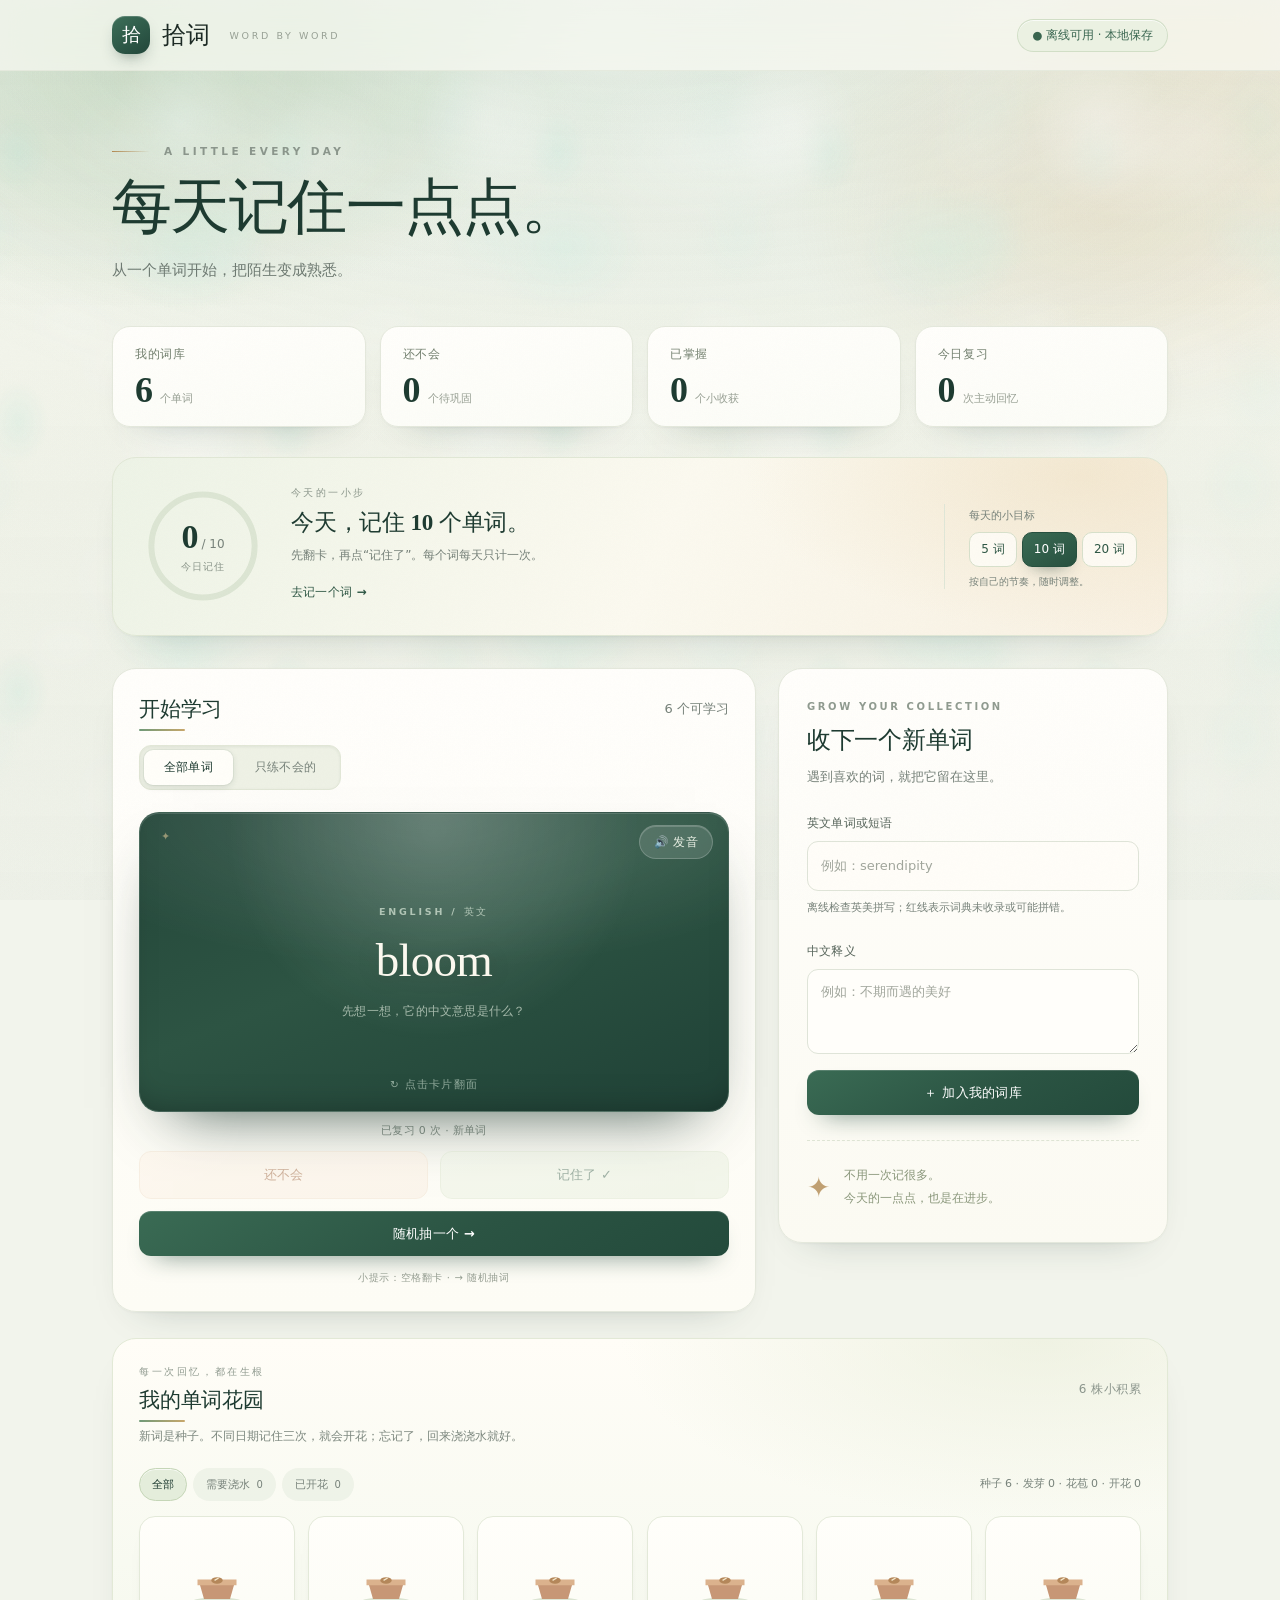
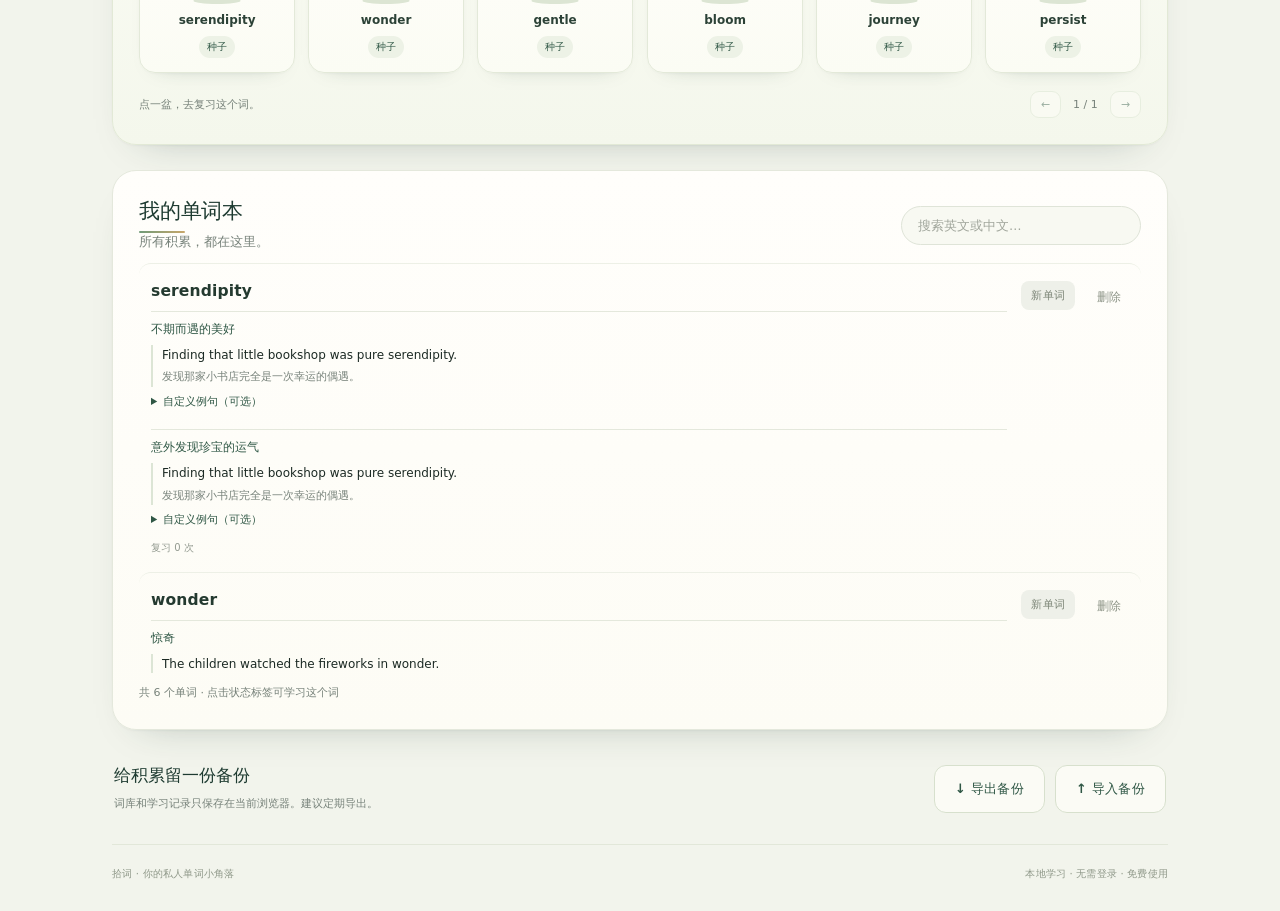
==== index.html @ 23faa404 "主页面重命名为 index.html 以支持 GitHub Pages，保留旧名跳转兼容；移除无关脚本" ====
<!doctype html>
<html lang="zh-CN">
<head>
  <meta charset="UTF-8">
  <meta name="viewport" content="width=device-width, initial-scale=1">
  <meta name="color-scheme" content="light">
  <title>拾词 · 每天记住一点点</title>
  <link rel="stylesheet" href="vocab.css">
  <script src="vocab-spell/typo-js/typo.js" defer></script>
  <script src="vocab-spell/dictionaries.js" defer></script>
  <script src="vocab-spell.js" defer></script>
  <script src="vocab-meanings/dictionary.js" defer></script>
  <script src="vocab-meanings/phrases.js" defer></script>
  <script src="vocab-meanings/phrase-supplements.js" defer></script>
  <script src="vocab-examples-data.js" defer></script>
  <script src="vocab-examples-extra.js" defer></script>
  <script src="vocab-examples.js" defer></script>
  <script src="vocab-study-examples.js" defer></script>
  <script src="vocab-meanings.js" defer></script>
  <script src="vocab-speech.js" defer></script>
  <script src="vocab-motivation.js" defer></script>
  <script src="vocab.js" defer></script>
</head>
<body>
  <header class="topbar"><div class="topbar-inner"><a class="brand" href="index.html"><span class="brand-icon">拾</span>拾词 <small>WORD BY WORD</small></a><span class="local-badge">● 离线可用 · 本地保存</span></div></header>
  <main>
    <section class="intro"><p class="eyebrow">A LITTLE EVERY DAY</p><h1>每天记住一点点。</h1><p>从一个单词开始，把陌生变成熟悉。</p></section>
    <div id="storage-warning" class="warning" role="alert" hidden></div>
    <section class="stats" aria-label="学习概况">
      <div><span>我的词库</span><strong id="total">0</strong><small>个单词</small></div>
      <div><span>还不会</span><strong id="difficult-total">0</strong><small>个待巩固</small></div>
      <div><span>已掌握</span><strong id="known-total">0</strong><small>个小收获</small></div>
      <div><span>今日复习</span><strong id="today-total">0</strong><small>次主动回忆</small></div>
    </section>
    <section id="daily-goal" class="daily-goal" aria-labelledby="goal-title">
      <div id="goal-ring" class="goal-ring" role="progressbar" aria-label="每日单词目标" aria-valuemin="0" aria-valuemax="10" aria-valuenow="0">
        <svg viewBox="0 0 100 100" aria-hidden="true"><circle class="goal-track" cx="50" cy="50" r="43"/><circle id="goal-arc" class="goal-arc" cx="50" cy="50" r="43"/></svg>
        <div class="goal-ring-text"><strong id="goal-done">0</strong><span id="goal-target">/ 10</span><small>今日记住</small></div>
      </div>
      <div class="goal-story"><p class="eyebrow" id="goal-title">今天的一小步</p><h2 id="goal-copy">今天，记住 10 个单词。</h2><p id="goal-detail">先翻卡，再点“记住了”。每个词每天只计一次。</p><p id="goal-complete" class="goal-complete" hidden>✦ 目标完成，可以继续巩固，也可以明天再来。</p><button type="button" id="goal-start" class="goal-start">去记一个词 →</button></div>
      <div class="goal-settings"><span>每天的小目标</span><div class="goal-options" role="group" aria-label="选择每日目标"><button type="button" data-daily-goal="5" aria-pressed="false">5 词</button><button type="button" data-daily-goal="10" aria-pressed="true">10 词</button><button type="button" data-daily-goal="20" aria-pressed="false">20 词</button></div><small>按自己的节奏，随时调整。</small></div>
      <div class="goal-petals" aria-hidden="true"><i>✦</i><i>✦</i><i>●</i><i>✦</i><i>●</i><i>✦</i></div>
      <span id="goal-announcement" class="sr-only" role="status" aria-live="polite"></span>
    </section>
    <div class="workspace">
      <section class="panel study" aria-labelledby="study-title">
        <div class="section-heading"><h2 id="study-title">开始学习</h2><span id="pool-count" class="muted"></span></div>
        <div class="segmented" aria-label="学习范围"><button type="button" id="mode-all" aria-pressed="true">全部单词</button><button type="button" id="mode-difficult" aria-pressed="false">只练不会的</button></div>
        <div class="flashcard-wrap">
        <button type="button" id="flashcard" class="flashcard" aria-label="翻开卡片查看中文释义" aria-pressed="false">
          <span id="card-label" class="eyebrow">ENGLISH / 英文</span><strong id="card-text">准备好了吗？</strong><span id="card-hint">添加单词，开始你的学习</span><span class="flip-hint">↻ 点击卡片翻面</span>
        </button>
        <button type="button" id="pronounce" class="pronounce" aria-label="朗读英文单词" title="朗读英文单词" disabled><span aria-hidden="true">🔊</span> <span id="pronounce-label">发音</span></button>
        </div>
        <p id="speech-status" class="speech-status" role="status" aria-live="polite" hidden></p>
        <p id="card-record" class="card-record">先回忆，再翻面，记忆更牢固。</p>
        <section id="study-examples" class="study-examples" aria-labelledby="study-examples-title" hidden>
          <div class="study-examples-heading"><h3 id="study-examples-title">例句</h3><span id="study-examples-word"></span></div>
          <p id="study-examples-status" class="study-examples-status" role="status" aria-live="polite"></p>
          <div id="study-examples-list" class="study-examples-list"></div>
        </section>
        <div class="grade-buttons"><button type="button" id="forgot" class="button soft-orange">还不会</button><button type="button" id="remembered" class="button soft-green">记住了 ✓</button></div>
        <button type="button" id="next" class="button primary wide">随机抽一个 →</button>
        <p class="shortcut">小提示：空格翻卡 · → 随机抽词</p>
      </section>
      <aside class="panel add-panel" aria-labelledby="add-title"><p class="eyebrow">GROW YOUR COLLECTION</p><h2 id="add-title">收下一个新单词</h2><p class="muted">遇到喜欢的词，就把它留在这里。</p>
        <form id="add-form">
          <label for="word">英文单词或短语</label>
          <div class="spell-input-wrap">
            <div id="word-mirror" class="word-mirror" aria-hidden="true"><div id="word-mirror-text"></div></div>
            <input id="word" name="word" lang="en" placeholder="例如：serendipity" maxlength="100" required autocomplete="off" spellcheck="false" autocapitalize="off" aria-describedby="spell-status">
          </div>
          <p id="spell-status" class="spell-status" role="status" aria-live="polite">正在准备离线拼写检查…</p>
          <div id="spell-suggestions" class="spell-suggestions"></div>
          <section id="meaning-reference" class="meaning-reference" aria-labelledby="meaning-reference-title" hidden>
            <h3 id="meaning-reference-title">常见中文意思</h3>
            <p id="meaning-query-status" class="meaning-query-status" role="status" aria-live="polite"></p>
            <fieldset id="meaning-options" class="meaning-options"><legend class="sr-only">选择要加入或复制的释义，可多选</legend></fieldset>
            <div id="meaning-actions" class="meaning-actions" hidden>
              <button id="meaning-insert" type="button">加入已选释义</button>
              <button id="meaning-copy-selected" type="button">复制已选</button>
              <button id="meaning-copy-all" type="button">复制全部</button>
            </div>
            <p id="meaning-feedback" class="meaning-feedback" role="status" aria-live="polite"></p>
            <textarea id="meaning-copy-fallback" aria-label="待复制的释义，可选中文字手动复制" readonly rows="3" hidden></textarea>
            <small>本地词典参考 · 可多选，也可在下方写自己的意思。</small>
          </section>
          <label for="meaning">中文释义</label><textarea id="meaning" name="meaning" placeholder="例如：不期而遇的美好" maxlength="500" required rows="3"></textarea>
          <div id="draft-examples" class="draft-examples" hidden></div>
          <button class="button primary wide" type="submit">＋ 加入我的词库</button>
        </form>
        <div class="gentle-note"><span>✦</span><p>不用一次记很多。<br>今天的一点点，也是在进步。</p></div>
      </aside>
    </div>
    <section id="word-garden" class="panel word-garden" aria-labelledby="garden-title">
      <div class="section-heading"><div><p class="eyebrow">每一次回忆，都在生根</p><h2 id="garden-title">我的单词花园</h2></div><span id="garden-total" class="garden-total"></span></div>
      <p class="garden-intro">新词是种子。不同日期记住三次，就会开花；忘记了，回来浇浇水就好。</p>
      <div class="garden-toolbar"><div class="garden-filters" role="group" aria-label="花园筛选"><button type="button" data-garden-filter="all" aria-pressed="true">全部</button><button type="button" data-garden-filter="water" aria-pressed="false">需要浇水 <span id="garden-water-count">0</span></button><button type="button" data-garden-filter="bloom" aria-pressed="false">已开花 <span id="garden-bloom-count">0</span></button></div><p id="garden-counts"></p></div>
      <div id="garden-grid" class="garden-grid"></div>
      <div class="garden-footer"><span>点一盆，去复习这个词。</span><div class="garden-paging"><button id="garden-prev" type="button" aria-label="花园上一页">←</button><span id="garden-page">1 / 1</span><button id="garden-next" type="button" aria-label="花园下一页">→</button></div></div>
    </section>
    <section class="panel library" aria-labelledby="library-title"><div class="section-heading library-heading"><div><h2 id="library-title">我的单词本</h2><p class="muted">所有积累，都在这里。</p></div><label class="search"><span class="sr-only">搜索英文或中文</span><input type="search" id="search" placeholder="搜索英文或中文…"></label></div><div id="word-list" class="word-list"></div><p id="list-count" class="muted list-count"></p></section>
    <section class="backup"><div><h2>给积累留一份备份</h2><p>词库和学习记录只保存在当前浏览器。建议定期导出。</p></div><div class="backup-actions"><button id="export" type="button" class="button outline">↓ 导出备份</button><button id="import" type="button" class="button outline">↑ 导入备份</button><input id="import-file" type="file" accept=".json,application/json" hidden></div></section>
    <footer>拾词 · 你的私人单词小角落 <span>本地学习 · 无需登录 · 免费使用</span></footer>
  </main>
  <div id="toast" class="toast" role="status" aria-live="polite" hidden></div>
  <dialog id="import-dialog"><h2>恢复这份备份？</h2><p id="import-summary"></p><p class="muted">恢复会替换当前词库和学习记录。建议先取消并导出当前备份。</p><div class="dialog-actions"><button id="cancel-import" class="button outline" type="button">取消</button><button id="confirm-import" class="button primary" type="button">确认恢复</button></div></dialog>
</body>
</html>
---- vocab.css ----
:root{--ink:#223c35;--muted:#75817a;--green:#36654f;--line:#e3e8df;--paper:#fffefa;--bg:#f6f7f1;--orange:#a96438;font-family:"Segoe UI","Microsoft YaHei",sans-serif;color:var(--ink);background:var(--bg);font-synthesis:none}*{box-sizing:border-box}body{margin:0}button,input,textarea{font:inherit}button,a,input,textarea{-webkit-tap-highlight-color:transparent}button{cursor:pointer}button:disabled{cursor:default;opacity:.45}button:focus-visible,a:focus-visible,input:focus-visible,textarea:focus-visible{outline:3px solid #91b69e;outline-offset:4px}a{color:inherit}.topbar{max-width:1120px;margin:auto;padding:24px 28px;display:flex;justify-content:space-between;align-items:center;border-bottom:1px solid var(--line)}.brand{text-decoration:none;font-size:23px;font-weight:700;display:flex;gap:10px;align-items:center}.brand-icon{display:grid;place-items:center;background:var(--green);color:white;width:36px;height:36px;border-radius:12px;font-size:20px}.brand small{font-size:10px;letter-spacing:2px;font-weight:500;color:var(--muted);margin-left:8px}.local-badge{font-size:12px;color:var(--green);background:#eaf0e5;padding:8px 12px;border-radius:20px}main{max-width:1064px;margin:auto;padding:0 28px}.intro{padding:44px 0 30px}.eyebrow{font-size:10px;font-weight:600;letter-spacing:2px;color:var(--muted);margin:0 0 12px}h1{font-size:36px;letter-spacing:-1px;margin:0 0 12px;font-weight:650}h2{font-size:18px;margin:0;font-weight:650}.intro>p:last-child,.muted{color:var(--muted);font-size:13px;line-height:1.7}.intro>p:last-child{margin:0}.stats{display:grid;grid-template-columns:repeat(4,1fr);background:#edf1e7;border:1px solid #e3e9db;border-radius:16px;padding:22px 0;margin-bottom:28px}.stats>div{padding:0 26px;border-right:1px solid #dce3d4}.stats>div:last-child{border:0}.stats span{display:block;font-size:12px;color:#657562;margin-bottom:7px}.stats strong{font-size:30px;font-weight:550}.stats small{font-size:11px;color:var(--muted);margin-left:9px}.workspace{display:grid;grid-template-columns:minmax(0,1.65fr) minmax(0,1fr);gap:24px}.panel{background:var(--paper);border:1px solid var(--line);border-radius:18px;padding:26px}.section-heading{display:flex;justify-content:space-between;align-items:center;gap:16px}.segmented{display:flex;background:#f1f3ed;padding:4px;border-radius:10px;width:max-content;margin:20px 0}.segmented button{border:0;background:none;color:var(--muted);border-radius:7px;padding:9px 19px;font-size:12px}.segmented button[aria-pressed=true]{background:white;color:var(--green);box-shadow:0 2px 5px #253a2410}.flashcard{position:relative;width:100%;min-height:248px;padding:30px 20px 48px;border:1px solid #dfe6d8;background:#f5f7ef;border-radius:14px;color:var(--ink);display:flex;flex-direction:column;align-items:center;justify-content:center;gap:12px;transition:background .2s,transform .2s;overflow-wrap:anywhere}.flashcard:hover{transform:translateY(-2px)}.flashcard[aria-pressed=true]{background:#edf3e9}.flashcard .eyebrow{margin:0;color:#88967f;font-size:10px}.flashcard strong{font-size:clamp(24px,3.4vw,38px);font-weight:550;white-space:pre-wrap;line-height:1.4;max-width:100%}#card-hint{font-size:12px;color:#87927f}.flip-hint{position:absolute;bottom:19px;font-size:11px;color:#8c9685}.card-record{text-align:center;font-size:11px;color:var(--muted);min-height:17px}.grade-buttons{display:flex;gap:12px;margin-top:21px}.button{border:0;border-radius:9px;padding:12px 18px;font-size:13px;font-weight:550;transition:filter .15s;line-height:1.5}.button:hover{filter:brightness(.96)}.grade-buttons .button{flex:1}.primary{background:var(--green);color:white}.soft-orange{background:#fbefe4;color:var(--orange)}.soft-green{background:#e9f0e5;color:var(--green)}.wide{width:100%;margin-top:12px}.shortcut{text-align:center;font-size:10px;color:#92998d;margin:15px 0 0}.add-panel{padding:30px 26px}.add-panel h2{font-size:21px}.add-panel>.muted{margin:10px 0 27px}label{display:block;font-size:12px;margin:18px 0 9px}input,textarea{width:100%;border:1px solid #dfe4da;border-radius:9px;background:#fffefa;padding:12px;color:var(--ink);font-size:13px;min-width:0}input::placeholder,textarea::placeholder{color:#a1a69c}textarea{resize:vertical;min-height:85px}.gentle-note{display:flex;align-items:center;gap:14px;padding-top:23px;margin-top:25px;border-top:1px dashed var(--line);color:#8a977b}.gentle-note span{font-size:28px}.gentle-note p{font-size:12px;line-height:1.9;margin:0}.library{margin-top:24px}.library-heading .muted{margin:6px 0 0}.search{margin:0;width:240px}.word-list{margin-top:18px;max-height:410px;overflow:auto}.word-row{display:flex;align-items:center;gap:14px;padding:17px 0;border-top:1px solid #edf0e7}.word-info{flex:1;min-width:0}.word-info strong{font-size:15px;font-weight:600;overflow-wrap:anywhere}.word-info p{margin:5px 0 0;font-size:12px;color:var(--muted);white-space:pre-wrap;overflow-wrap:anywhere}.word-info small{display:block;font-size:10px;color:#939a90;margin-top:5px}.tag{font-size:11px;white-space:nowrap;border:0;border-radius:6px;padding:7px 10px;background:#eef0e9;color:#7c8577}.tag.difficult{color:var(--orange);background:#fbefe4}.tag.known{color:var(--green);background:#e9f0e5}.delete{border:0;background:none;color:#8e9588;font-size:12px;padding:8px}.empty{padding:36px 10px;text-align:center;color:var(--muted);font-size:13px;line-height:1.9}.list-count{font-size:11px;margin-bottom:0}.backup{display:flex;justify-content:space-between;align-items:center;gap:20px;padding:30px 0}.backup h2{font-size:14px}.backup p{font-size:11px;color:var(--muted);line-height:1.8;margin:7px 0 0}.backup-actions{display:flex;gap:10px;flex-shrink:0}.outline{border:1px solid #d9e0d2;background:transparent;color:var(--green);font-size:12px}footer{display:flex;justify-content:space-between;gap:12px;font-size:10px;color:#8f9889;border-top:1px solid var(--line);padding:22px 0 30px}.toast{position:fixed;bottom:25px;left:50%;transform:translateX(-50%);background:#243e34;color:white;border-radius:12px;padding:14px 22px;box-shadow:0 5px 25px #0002;font-size:13px;z-index:10;max-width:90vw;width:max-content}.warning{padding:15px;background:#fff0d8;color:#8f4b18;line-height:1.7;border-radius:10px;margin-bottom:20px;font-size:13px}dialog{border:1px solid var(--line);border-radius:16px;max-width:450px;width:calc(100% - 40px);padding:26px;color:var(--ink);background:var(--paper)}dialog::backdrop{background:#20372b66}dialog p{line-height:1.8;font-size:14px}.dialog-actions{display:flex;gap:12px;justify-content:flex-end;margin-top:24px}.sr-only{position:absolute;width:1px;height:1px;padding:0;overflow:hidden;clip:rect(0,0,0,0)}[hidden]{display:none!important}@media(max-width:700px){.topbar{padding:18px 20px}.brand small{display:none}main{padding:0 18px}.intro{padding:32px 0 25px}h1{font-size:29px}.stats{padding:17px 0;gap:20px 0;grid-template-columns:repeat(2,1fr)}.stats>div{padding:0 20px}.stats>div:nth-child(2){border-right:0}.stats strong{font-size:28px}.workspace{grid-template-columns:1fr;gap:18px}.panel{padding:22px}.flashcard{min-height:240px}.flashcard strong{font-size:30px}.library{margin-top:18px}.library-heading{align-items:flex-start;flex-direction:column}.search{width:100%}.backup{align-items:flex-start;flex-direction:column;padding:26px 2px}.backup-actions{width:100%}.backup-actions button{flex:1}footer{flex-direction:column}.word-row{gap:8px}.local-badge{font-size:10px}.word-info strong{font-size:14px}}@media(prefers-reduced-motion:reduce){*{transition:none!important}}
:root .spell-input-wrap{position:relative;background:var(--paper);border-radius:9px}
.spell-input-wrap #word{position:relative;display:block;background:transparent;line-height:22px}
.word-mirror{position:absolute;inset:0;overflow:hidden;pointer-events:none;border:1px solid transparent;border-radius:9px;padding:12px;font-size:13px;line-height:22px;color:transparent;white-space:pre}
#word-mirror-text{width:max-content;min-width:100%}
.spell-error{text-decoration-line:underline;text-decoration-style:wavy;text-decoration-color:#d12f40;text-decoration-thickness:1.5px;text-underline-offset:3px;text-decoration-skip-ink:none}
.spell-status{font-size:11px;line-height:1.7;color:var(--muted);margin:8px 0 0}
.spell-status.has-errors{color:#ac2938}
.spell-suggestions{display:grid;gap:6px;margin-top:7px}
.spell-suggestion-row{display:flex;gap:5px;flex-wrap:wrap;align-items:center;font-size:11px;color:var(--muted)}
.spell-suggestion-row button{border:1px solid #e7cdd0;background:#fff6f6;color:#a42b3a;border-radius:6px;padding:4px 7px;font-size:11px;overflow-wrap:anywhere;max-width:100%}
.meaning-reference{background:#f2f6ee;border:1px solid #dfe7d7;border-radius:10px;padding:13px;margin-top:15px}
.meaning-reference h3{font-size:13px;margin:0;font-weight:600}
.meaning-query-status,.meaning-feedback{font-size:11px;line-height:1.7;margin:7px 0;color:var(--green);overflow-wrap:anywhere}
.meaning-feedback:empty{display:none}
.meaning-options{padding:0;margin:10px 0;border:0;display:flex;gap:7px;flex-wrap:wrap;max-height:220px;overflow:auto;min-width:0}
.meaning-option{display:flex;align-items:baseline;gap:5px;margin:0;padding:6px 8px;background:var(--paper);border:1px solid #dce5d5;border-radius:7px;font-size:12px;cursor:pointer;max-width:100%;overflow-wrap:anywhere}
.meaning-option:has(input:checked){background:#dfeeda;border-color:#799c6c;color:#244d30}
.meaning-option input{width:13px;height:13px;flex-shrink:0;margin:0;padding:0;accent-color:var(--green)}
.meaning-actions{display:flex;gap:6px;flex-wrap:wrap;margin:10px 0}
.meaning-actions button{font-size:11px;border:1px solid #cddbc4;border-radius:6px;background:var(--paper);color:var(--green);padding:6px 8px}
.meaning-actions #meaning-insert{background:var(--green);border-color:var(--green);color:white}
.meaning-reference small{font-size:10px;line-height:1.7;color:var(--muted);display:block}
#meaning-copy-fallback{font-size:12px;margin:7px 0}
.meaning-options{display:grid;grid-template-columns:1fr;max-height:390px;gap:10px}
.meaning-sense-card{border:1px solid #dce5d5;border-radius:8px;background:var(--paper);padding:9px;min-width:0}
.meaning-sense-card .meaning-option{border:0;background:transparent;padding:0;font-weight:600}
.sense-example{border-left:2px solid #dce5d5;padding-left:9px;margin-top:7px;min-width:0}
.sense-example p,.word-info .sense-example p{font-size:12px;line-height:1.7;margin:3px 0;overflow-wrap:anywhere;white-space:pre-wrap}
.sense-example .example-en,.word-info .sense-example .example-en{color:var(--ink)}
.sense-example .example-zh,.word-info .sense-example .example-zh{color:var(--muted);font-size:11px}
.sense-example .example-missing{color:var(--muted);font-size:11px}
.sense-group{margin-top:11px;padding:9px 0;border-top:1px solid var(--line)}
.sense-group .sense-title,.word-info .sense-group .sense-title{font-weight:600;color:var(--green);font-size:12px;margin:0}
.draft-examples{margin-top:14px;background:#f5f7ef;border:1px solid var(--line);border-radius:10px;padding:12px}
.draft-examples h3{font-size:13px;margin:0}
.draft-examples-note{font-size:11px;line-height:1.7;color:var(--muted);margin:6px 0}
.example-editor{font-size:11px;margin-top:7px}
.example-editor summary{cursor:pointer;color:var(--green)}
.example-editor label{margin:9px 0;font-size:11px}
.example-editor textarea{font-size:12px;line-height:1.6;min-height:60px;margin-top:5px}
.example-save{font-size:11px;border:1px solid #cddbc4;border-radius:6px;background:var(--paper);color:var(--green);padding:6px 9px}
.example-feedback{font-size:11px;color:var(--orange);line-height:1.6}
.sense-example .example-note,.word-info .sense-example .example-note{font-size:11px;color:var(--orange)}
.workspace{align-items:start}
.study-examples{margin:22px 0 26px;padding:18px;background:#f8faf4;border:1px solid #dfe6d8;border-radius:12px;min-height:150px}
.study-examples-heading{display:flex;align-items:baseline;justify-content:space-between;gap:12px}
.study-examples h3{font-size:15px;margin:0}
#study-examples-word{font-size:12px;color:var(--green);overflow-wrap:anywhere}
.study-examples-status{font-size:11px;color:var(--muted);line-height:1.7;margin:8px 0 12px}
.study-examples-list{max-height:380px;overflow:auto;overscroll-behavior:contain}
.study-example-item+.study-example-item{border-top:1px solid var(--line);padding-top:12px;margin-top:14px}
.study-example-sense{font-size:12px;font-weight:600;color:var(--green);margin:0 0 6px;line-height:1.7}
.study-examples .example-en{font-size:14px;line-height:1.8}
.study-examples .example-zh{font-size:12px}
.study-example-source{display:block;color:var(--muted);font-size:10px;margin-top:8px}
.study-examples+.grade-buttons{margin-top:0}
.word-row{align-items:flex-start}
.flashcard-wrap{position:relative}
.flashcard-wrap .flashcard{padding-top:58px}
.pronounce{position:absolute;right:14px;top:12px;display:flex;align-items:center;gap:5px;border:1px solid #cfddc6;border-radius:18px;background:#fffefa;color:var(--green);padding:7px 12px;font-size:12px;line-height:1.4;z-index:1}
.pronounce:hover{background:#e9f0e5}
.pronounce[aria-busy=true]{background:#e9f0e5}
.speech-status{font-size:11px;color:var(--orange);line-height:1.7;margin:9px 0}
.daily-goal{position:relative;display:flex;align-items:center;gap:24px;padding:25px 28px;margin:-4px 0 28px;background:linear-gradient(110deg,#edf2e7,#fffdf6);border:1px solid #dce5d3;border-radius:18px;overflow:hidden}
.goal-ring{position:relative;width:112px;height:112px;flex:0 0 112px}
.goal-ring svg{width:100%;height:100%;transform:rotate(-90deg)}
.goal-ring circle{fill:none;stroke-width:5}
.goal-track{stroke:#dce5d3}
.goal-arc{stroke:#5d8665;stroke-linecap:round;stroke-dasharray:270.18;stroke-dashoffset:270.18;transition:stroke-dashoffset .6s ease}
.goal-ring-text{position:absolute;inset:0;display:flex;align-items:baseline;justify-content:center;align-content:center;flex-wrap:wrap;column-gap:4px;padding:24px 10px}
.goal-ring-text strong{font-size:30px;line-height:1.1;font-weight:600}
.goal-ring-text>span{font-size:12px;color:var(--muted)}
.goal-ring-text small{width:100%;text-align:center;font-size:10px;color:var(--muted);margin-top:5px}
.goal-ring.is-complete .goal-arc{stroke:#bd9860}
.goal-story{flex:1;min-width:0}.goal-story .eyebrow{margin-bottom:7px;letter-spacing:1px}
.goal-story h2{font-size:21px;font-weight:600}
.goal-story>p:not(.eyebrow){font-size:12px;line-height:1.8;color:var(--muted);margin:7px 0}
.goal-story .goal-complete{color:var(--green)!important}
.goal-start{border:0;background:transparent;color:var(--green);padding:4px 0;font-size:12px;font-weight:600}
.goal-settings{flex-shrink:0;border-left:1px solid #dfe6d7;padding-left:24px}
.goal-settings>span{font-size:11px;color:var(--muted)}
.goal-settings small{font-size:10px;color:var(--muted);display:block;margin-top:8px}
.goal-options{display:flex;gap:5px;margin-top:9px}
.goal-options button{border:1px solid #d6e1cf;border-radius:8px;padding:8px 11px;color:var(--green);background:#fffefa;font-size:12px}
.goal-options button[aria-pressed=true]{background:var(--green);color:white;border-color:var(--green)}
.goal-petals{position:absolute;inset:0;pointer-events:none;overflow:hidden}
.goal-petals i{position:absolute;right:12%;top:65%;color:#b79552;font-style:normal;opacity:0;font-size:15px}
.goal-petals i:nth-child(2){right:20%;color:#db9aab}.goal-petals i:nth-child(3){right:6%;font-size:8px;color:#7da67b}.goal-petals i:nth-child(4){right:31%;color:#7da67b}.goal-petals i:nth-child(5){right:25%;font-size:9px;color:#db9aab}.goal-petals i:nth-child(6){right:38%}
.is-celebrating .goal-petals i{animation:goal-petal 1.7s ease-out both}.is-celebrating .goal-petals i:nth-child(even){animation-delay:.16s}
@keyframes goal-petal{0%{opacity:0;transform:translateY(15px) rotate(0)}20%{opacity:1}100%{opacity:0;transform:translateY(-95px) rotate(150deg)}}
.word-garden{margin-top:24px;background:linear-gradient(180deg,#fffefa,#f6f8f0)}
.word-garden .eyebrow{letter-spacing:1px;margin-bottom:7px}
.garden-total{font-size:12px;color:var(--muted);white-space:nowrap}
.garden-intro{font-size:12px;color:var(--muted);line-height:1.8;margin:12px 0 20px}
.garden-toolbar{display:flex;align-items:center;justify-content:space-between;gap:15px;flex-wrap:wrap;margin-bottom:15px}
.garden-toolbar>p{font-size:11px;color:var(--muted);margin:0;line-height:1.8}
.garden-filters{display:flex;gap:6px;flex-wrap:wrap}
.garden-filters button{background:#eef2e8;border:1px solid transparent;color:var(--muted);font-size:11px;border-radius:20px;padding:8px 12px}
.garden-filters button[aria-pressed=true]{background:#e4eddb;color:var(--green);border-color:#c5d6b7}
.garden-filters span{font-size:10px;margin-left:3px}
.garden-grid{display:grid;grid-template-columns:repeat(6,minmax(0,1fr));gap:12px}
.garden-tile{position:relative;display:flex;flex-direction:column;align-items:center;min-width:0;padding:13px 8px 14px;border:1px solid #e0e7d8;border-radius:13px;background:#fffefa;color:var(--ink);transition:transform .16s,box-shadow .16s}
.garden-tile:hover{transform:translateY(-3px);box-shadow:0 7px 16px #344d3010}
.garden-tile.needs-water{border-color:#e5cdb0;background:#fffaf2}
.garden-plant{display:block;width:78px;height:78px;max-width:90%}
.garden-plant svg{width:100%;height:100%;display:block}
.garden-plant.is-thirsty{filter:saturate(.6)}
.garden-tile strong{font-size:12px;font-weight:600;line-height:1.5;overflow-wrap:anywhere;text-align:center;max-width:100%;margin:3px 0 7px}
.garden-stage{font-size:10px;color:var(--green);background:#edf2e7;border-radius:20px;padding:4px 8px;margin-top:auto}
.needs-water .garden-stage{background:#f8ead8;color:#976530}
.garden-footer{display:flex;align-items:center;justify-content:space-between;gap:15px;margin-top:18px;font-size:11px;color:var(--muted)}
.garden-paging{display:flex;align-items:center;gap:12px;flex-shrink:0}
.garden-paging button{border:1px solid #d8e2cf;background:var(--paper);border-radius:8px;padding:6px 10px;color:var(--green)}
.garden-empty{grid-column:1/-1;text-align:center;padding:35px 12px;color:var(--muted);font-size:13px;line-height:1.8}
@media(max-width:850px){.daily-goal{gap:18px;padding:23px}.goal-settings{padding-left:18px}.goal-story h2{font-size:18px}.garden-grid{grid-template-columns:repeat(4,minmax(0,1fr))}}
@media(max-width:600px){.daily-goal{flex-wrap:wrap;padding:21px;gap:16px;margin-bottom:20px}.goal-ring{width:94px;height:94px;flex-basis:94px}.goal-ring-text{padding:18px 8px}.goal-story h2{font-size:17px}.goal-story>p:not(.eyebrow){font-size:11px}.goal-settings{width:100%;border-left:0;border-top:1px solid #dfe6d7;padding:14px 0 0;display:flex;align-items:center;gap:12px;flex-wrap:wrap}.goal-options{margin:0}.goal-settings small{margin:0;width:100%}.garden-grid{grid-template-columns:repeat(3,minmax(0,1fr));gap:9px}.garden-tile{padding:10px 5px}.garden-plant{width:66px;height:66px}.garden-total{font-size:10px}.garden-footer{font-size:10px}.garden-intro{font-size:11px}.garden-toolbar>p{font-size:10px}}
@media(prefers-reduced-motion:reduce){.goal-arc,.garden-tile{transition:none}.is-celebrating .goal-petals i{animation:none}}

/* ==========================================================================
   拾词 · 视觉升级层（追加样式）
   只覆盖视觉与动效，不改动任何功能结构；如需回退，删除本节即可。
   ========================================================================== */

:root {
  --ink: #1c2a24;
  --muted: #77827a;
  --green: #2f5745;
  --green-deep: #1e3b31;
  --green-soft: #e8efe2;
  --line: #e4e8dc;
  --line-strong: #d3ddc7;
  --paper: #fffdf8;
  --surface: #fffefb;
  --bg: #f2f4ec;
  --orange: #a96438;
  --gold: #b28a52;
  --gold-soft: #f3ebd9;
  --shadow-card: 0 1px 2px rgba(30, 59, 49, .04), 0 18px 40px -30px rgba(30, 59, 49, .38);
  --shadow-lift: 0 26px 52px -30px rgba(30, 59, 49, .45);
  --font-display: "Iowan Old Style", "Palatino Linotype", Palatino, "Book Antiqua", "Songti SC", "Noto Serif SC", Georgia, serif;
  --font-ui: "Segoe UI Variable Text", "Segoe UI", system-ui, "Microsoft YaHei", sans-serif;
  font-family: var(--font-ui);
  color: var(--ink);
  background: var(--bg);
}

html { scroll-behavior: smooth; scroll-padding-top: 92px; }

body {
  color: var(--ink);
  background:
    radial-gradient(1200px 700px at 8% -12%, #e6efe0 0%, rgba(230, 239, 224, 0) 60%),
    radial-gradient(1000px 620px at 102% 4%, #f8efdd 0%, rgba(248, 239, 221, 0) 58%),
    linear-gradient(180deg, #f4f6ee 0%, #f1f3e9 55%, #f5f6ee 100%);
  background-attachment: fixed;
  min-height: 100vh;
  overflow-x: hidden;
  -webkit-font-smoothing: antialiased;
  text-rendering: optimizeLegibility;
}

/* 缓慢漂移的环境光 */
body::before {
  content: "";
  position: fixed;
  inset: -15%;
  z-index: 0;
  pointer-events: none;
  background:
    radial-gradient(560px 380px at 22% 18%, rgba(157, 186, 144, .30), transparent 62%),
    radial-gradient(520px 360px at 78% 30%, rgba(214, 190, 146, .22), transparent 60%);
  animation: auroraDrift 26s ease-in-out infinite alternate;
}

/* 极细纸纹，让大面积浅色不显得平 */
body::after {
  content: "";
  position: fixed;
  inset: 0;
  z-index: 2;
  pointer-events: none;
  opacity: .035;
  mix-blend-mode: multiply;
  background-image: url("data:image/svg+xml,%3Csvg xmlns='http://www.w3.org/2000/svg' width='140' height='140'%3E%3Cfilter id='n'%3E%3CfeTurbulence type='fractalNoise' baseFrequency='.85' numOctaves='2' stitchTiles='stitch'/%3E%3C/filter%3E%3Crect width='140' height='140' filter='url(%23n)' opacity='.55'/%3E%3C/svg%3E");
}

@keyframes auroraDrift {
  from { transform: translate3d(-2%, -1%, 0) scale(1); }
  to   { transform: translate3d(3%, 2%, 0) scale(1.07); }
}

header, main { position: relative; z-index: 1; }

::selection { background: #cfe0c6; color: var(--green-deep); }

/* 顶栏 */
.topbar {
  position: sticky;
  top: 0;
  z-index: 60;
  max-width: none;
  margin: 0;
  padding: 0;
  border: 0;
  border-bottom: 1px solid rgba(224, 230, 216, .75);
  background: rgba(248, 249, 243, .72);
  -webkit-backdrop-filter: blur(18px) saturate(150%);
  backdrop-filter: blur(18px) saturate(150%);
  transition: background .35s ease, box-shadow .35s ease, border-color .35s ease;
}

.topbar.is-scrolled {
  background: rgba(250, 251, 246, .9);
  border-bottom-color: rgba(214, 222, 205, .9);
  box-shadow: 0 14px 34px -30px rgba(30, 59, 49, .55);
}

.brand-icon { transition: transform .5s cubic-bezier(.2, .8, .25, 1); }
.topbar.is-scrolled .brand-icon { transform: rotate(-8deg) scale(.94); }

.topbar-inner {
  width: 100%;
  max-width: 1112px;
  margin: 0 auto;
  padding: 16px 28px;
  display: flex;
  align-items: center;
  justify-content: space-between;
  gap: 16px;
}

.brand {
  gap: 12px;
  font-family: var(--font-display);
  font-size: 24px;
  font-weight: 600;
  letter-spacing: -.2px;
}

.brand-icon {
  width: 38px;
  height: 38px;
  border-radius: 13px;
  font-size: 19px;
  background: linear-gradient(145deg, #3d7059, #22463a);
  box-shadow: 0 8px 18px -10px rgba(30, 59, 49, .9), inset 0 1px 0 rgba(255, 255, 255, .18);
  transition: transform .45s cubic-bezier(.2, .9, .3, 1.4), box-shadow .35s;
}

.brand:hover .brand-icon {
  transform: rotate(-6deg) scale(1.05);
  box-shadow: 0 12px 24px -10px rgba(30, 59, 49, .95), inset 0 1px 0 rgba(255, 255, 255, .22);
}

.brand small {
  font-family: var(--font-ui);
  font-size: 9.5px;
  letter-spacing: 2.6px;
  color: #97a094;
}

.local-badge {
  font-size: 11.5px;
  color: #3a6650;
  background: rgba(233, 240, 226, .9);
  border: 1px solid rgba(206, 220, 194, .9);
  padding: 8px 14px;
  border-radius: 999px;
  box-shadow: inset 0 1px 0 rgba(255, 255, 255, .7);
}

/* 首屏 */
main { max-width: 1112px; padding: 0 28px; }

.intro { position: relative; padding: 74px 0 42px; max-width: 760px; }

.intro .eyebrow {
  display: flex;
  align-items: center;
  gap: 14px;
  font-size: 10.5px;
  letter-spacing: 3.4px;
  color: #8b968c;
  margin-bottom: 18px;
}

.intro .eyebrow::before {
  content: "";
  width: 38px;
  height: 1px;
  background: linear-gradient(90deg, var(--gold), rgba(178, 138, 82, 0));
}

.intro h1 {
  font-family: var(--font-display);
  font-size: clamp(38px, 5.2vw, 60px);
  line-height: 1.08;
  letter-spacing: -1.6px;
  font-weight: 600;
  margin: 0 0 16px;
  color: var(--green-deep);
}

.intro > p:last-child {
  font-size: 15px;
  line-height: 1.9;
  color: #6e7a72;
  max-width: 460px;
}

/* 数据卡片 */
.stats { background: none; border: 0; border-radius: 0; padding: 0; gap: 14px; margin-bottom: 34px; }

.stats > div,
.stats > div:last-child,
.stats > div:nth-child(2) {
  position: relative;
  padding: 20px 22px 18px;
  border: 1px solid var(--line);
  border-radius: 18px;
  background: linear-gradient(165deg, #fffefb 0%, #fbfcf6 100%);
  box-shadow: var(--shadow-card);
  overflow: hidden;
  transition: transform .4s cubic-bezier(.2, .8, .25, 1), box-shadow .4s, border-color .4s;
}

.stats > div::before {
  content: "";
  position: absolute;
  inset: 0 0 auto;
  height: 2px;
  background: linear-gradient(90deg, #8fae86, #d8c08f 70%, transparent);
  opacity: 0;
  transition: opacity .4s ease;
}

.stats > div:hover { transform: translateY(-4px); box-shadow: var(--shadow-lift); border-color: var(--line-strong); }
.stats > div:hover::before { opacity: 1; }

.stats span { font-size: 11.5px; letter-spacing: .06em; color: #73806f; margin-bottom: 10px; }

.stats strong {
  font-family: var(--font-display);
  font-size: 36px;
  font-weight: 600;
  letter-spacing: -1px;
  line-height: 1;
  font-variant-numeric: tabular-nums;
  color: var(--green-deep);
}

.stats small { font-size: 10.5px; color: #98a094; margin-left: 8px; }

/* 每日目标 */
.daily-goal {
  padding: 28px 30px;
  margin: -4px 0 32px;
  border: 1px solid #e0e7d5;
  border-radius: 24px;
  background:
    radial-gradient(520px 240px at 92% 10%, rgba(233, 214, 176, .38), transparent 65%),
    linear-gradient(115deg, #edf3e6 0%, #fbf9ef 52%, #f8f0e1 100%);
  box-shadow: var(--shadow-card);
  gap: 28px;
}

.goal-ring { width: 120px; height: 120px; flex-basis: 120px; }
.goal-arc { stroke: #5a8467; filter: drop-shadow(0 3px 8px rgba(90, 132, 103, .35)); }
.goal-ring.is-complete .goal-arc { stroke: #c19a5d; filter: drop-shadow(0 3px 9px rgba(193, 154, 93, .45)); }

.goal-ring-text strong { font-family: var(--font-display); font-size: 34px; font-weight: 600; letter-spacing: -1px; color: var(--green-deep); }
.goal-ring-text small { letter-spacing: .08em; color: #8a958a; }
.goal-story .eyebrow { letter-spacing: 2.4px; color: #8b968b; }

.goal-story h2 { font-family: var(--font-display); font-size: 23px; font-weight: 600; letter-spacing: -.2px; color: var(--green-deep); }

.goal-start { position: relative; overflow: hidden; margin-top: 4px; padding: 6px 0; letter-spacing: .02em; transition: opacity .3s; }
.goal-start:hover { opacity: .72; }

.goal-options button {
  position: relative;
  overflow: hidden;
  border: 1px solid #d7e0cb;
  border-radius: 10px;
  background: rgba(255, 254, 249, .8);
  transition: background .3s, color .3s, border-color .3s, transform .3s, box-shadow .3s;
}

.goal-options button:hover { transform: translateY(-1px); box-shadow: 0 6px 14px -12px rgba(30, 59, 49, .6); }

.goal-options button[aria-pressed="true"] {
  background: linear-gradient(150deg, #3a6b54, #27503f);
  border-color: #27503f;
  color: #fff;
  box-shadow: 0 8px 18px -12px rgba(30, 59, 49, .95);
}

/* 通用面板 */
.panel {
  border: 1px solid var(--line);
  border-radius: 24px;
  background: linear-gradient(180deg, #fffefb 0%, #fdfcf5 100%);
  box-shadow: var(--shadow-card);
  transition: box-shadow .5s ease, border-color .5s ease;
}

.panel:hover { box-shadow: 0 1px 2px rgba(30, 59, 49, .04), 0 26px 56px -34px rgba(30, 59, 49, .45); }

.workspace { gap: 22px; }

.section-heading h2 { font-family: var(--font-display); font-size: 21px; font-weight: 600; letter-spacing: -.2px; color: var(--green-deep); }
.panel .eyebrow { letter-spacing: 2.6px; color: #909b90; }

/* 学习范围切换 */
.segmented {
  background: #eef1e5;
  border: 1px solid #e2e7d7;
  border-radius: 12px;
  padding: 4px;
  gap: 2px;
  box-shadow: inset 0 1px 3px rgba(30, 59, 49, .07);
  margin: 22px 0;
}

.segmented button {
  position: relative;
  overflow: hidden;
  border-radius: 9px;
  padding: 9px 20px;
  font-size: 12px;
  letter-spacing: .02em;
  transition: color .3s, background .3s, box-shadow .3s, transform .3s;
}

.segmented button:hover { color: var(--green); }

.segmented button[aria-pressed="true"] {
  background: #fffef9;
  color: var(--green-deep);
  font-weight: 600;
  box-shadow: 0 2px 6px rgba(30, 59, 49, .12), 0 0 0 1px rgba(30, 59, 49, .05);
}

/* 闪卡 */
.flashcard-wrap { perspective: 1400px; }

.flashcard {
  min-height: 300px;
  padding: 46px 26px 56px;
  border: 1px solid rgba(255, 255, 255, .10);
  border-radius: 20px;
  color: #f7f4e8;
  background:
    radial-gradient(120% 90% at 50% 0%, rgba(255, 255, 255, .16), transparent 58%),
    linear-gradient(158deg, #24473a 0%, #2d5443 46%, #1f4136 100%);
  box-shadow:
    0 30px 60px -34px rgba(24, 52, 42, .85),
    inset 0 1px 0 rgba(255, 255, 255, .14),
    inset 0 -18px 40px -30px rgba(0, 0, 0, .5);
  transform: perspective(1100px) rotateX(var(--tilt-x, 0deg)) rotateY(var(--tilt-y, 0deg)) translateY(var(--lift, 0px));
  transform-style: preserve-3d;
  transition: transform .45s cubic-bezier(.2, .8, .25, 1), box-shadow .45s ease, border-color .45s ease;
  will-change: transform;
}

.flashcard:hover {
  --lift: -3px;
  box-shadow: 0 38px 68px -34px rgba(24, 52, 42, .9), inset 0 1px 0 rgba(255, 255, 255, .18);
}

.flashcard::before {
  content: "";
  position: absolute;
  inset: 0;
  border-radius: inherit;
  pointer-events: none;
  background: radial-gradient(340px circle at var(--glow-x, 50%) var(--glow-y, 6%), rgba(255, 255, 255, .16), transparent 62%);
}

.flashcard::after {
  content: "✦";
  position: absolute;
  top: 17px;
  left: 21px;
  font-size: 11px;
  color: rgba(219, 197, 148, .6);
  pointer-events: none;
}

.flashcard .eyebrow { color: #a9bfae; font-size: 9.5px; letter-spacing: 2.8px; }

.flashcard strong {
  font-family: var(--font-display);
  font-size: clamp(30px, 4.4vw, 47px);
  font-weight: 500;
  letter-spacing: -.8px;
  line-height: 1.26;
  color: #fbf8ee;
  text-shadow: 0 2px 22px rgba(0, 0, 0, .18);
}

.flashcard strong.is-long { font-size: clamp(23px, 3.3vw, 35px); line-height: 1.4; }
.flashcard strong.is-xl { font-size: clamp(18px, 2.5vw, 26px); line-height: 1.6; font-weight: 400; letter-spacing: 0; }

.flashcard #card-hint { color: #a5b9aa; font-size: 12px; letter-spacing: .02em; }
.flashcard .flip-hint { color: #8fa89a; font-size: 10.5px; letter-spacing: .12em; }

/* 翻面后的暖纸状态 */
.flashcard[aria-pressed="true"] {
  color: #243a30;
  border-color: #e8dec9;
  background:
    radial-gradient(120% 90% at 50% 0%, rgba(255, 255, 255, .9), transparent 62%),
    linear-gradient(158deg, #fdf9ef 0%, #f5efe0 55%, #f9f2e3 100%);
  box-shadow:
    0 30px 58px -36px rgba(122, 102, 64, .5),
    inset 0 1px 0 #fff,
    inset 0 -14px 34px -28px rgba(150, 126, 82, .35);
}

.flashcard[aria-pressed="true"] strong { color: #243a30; text-shadow: none; }
.flashcard[aria-pressed="true"] .eyebrow { color: #a2946f; }
.flashcard[aria-pressed="true"] #card-hint { color: #8d8064; }
.flashcard[aria-pressed="true"] .flip-hint { color: #ab9975; }
.flashcard[aria-pressed="true"]::after { color: rgba(160, 134, 86, .55); }

.flashcard strong.is-swapping { animation: cardTextIn .5s cubic-bezier(.2, .8, .25, 1); }

@keyframes cardTextIn {
  from { opacity: 0; transform: translateY(10px); filter: blur(5px); }
  to   { opacity: 1; transform: translateY(0); filter: blur(0); }
}

.flashcard.is-turning { animation: cardTurn .68s cubic-bezier(.22, .9, .3, 1); }

@keyframes cardTurn {
  0%   { transform: perspective(1100px) rotateY(0deg) rotateX(0deg) scale(1); }
  38%  { transform: perspective(1100px) rotateY(-8deg) rotateX(2deg) scale(.978); }
  72%  { transform: perspective(1100px) rotateY(2.5deg) rotateX(-.6deg) scale(1.004); }
  100% { transform: perspective(1100px) rotateY(0deg) rotateX(0deg) scale(1); }
}

/* 发音按钮 */
.pronounce {
  right: 15px;
  top: 13px;
  padding: 8px 14px;
  border: 1px solid rgba(255, 255, 255, .2);
  border-radius: 999px;
  background: rgba(255, 255, 255, .13);
  color: #ecf2e7;
  -webkit-backdrop-filter: blur(10px);
  backdrop-filter: blur(10px);
  font-size: 11.5px;
  letter-spacing: .04em;
  box-shadow: inset 0 1px 0 rgba(255, 255, 255, .18);
  transition: background .3s, transform .3s, box-shadow .3s, color .3s;
}

.pronounce:hover { background: rgba(255, 255, 255, .24); transform: translateY(-1px); }
.pronounce[aria-busy="true"] { background: rgba(255, 255, 255, .3); }

.flashcard-wrap:has(.flashcard[aria-pressed="true"]) .pronounce {
  background: rgba(255, 253, 246, .9);
  border-color: #e6ddc9;
  color: var(--green);
  box-shadow: 0 6px 16px -12px rgba(90, 74, 44, .8);
}

.speech-status { font-size: 11.5px; letter-spacing: .02em; }
.card-record { font-size: 11px; letter-spacing: .03em; color: #8b958c; }

/* 按钮 */
.button {
  position: relative;
  overflow: hidden;
  border-radius: 12px;
  padding: 13px 20px;
  font-size: 13px;
  letter-spacing: .02em;
  transition: transform .3s cubic-bezier(.2, .8, .25, 1), box-shadow .3s, background .3s, color .3s, border-color .3s;
}

.button:hover { transform: translateY(-2px); filter: none; }
.button:active { transform: translateY(0) scale(.987); }

.primary {
  background: linear-gradient(150deg, #3a6b54 0%, #2b5443 55%, #234a3b 100%);
  box-shadow: 0 12px 26px -16px rgba(35, 74, 59, .95), inset 0 1px 0 rgba(255, 255, 255, .16);
}

.primary:hover { box-shadow: 0 18px 34px -16px rgba(35, 74, 59, .85), inset 0 1px 0 rgba(255, 255, 255, .2); }

.soft-orange { background: linear-gradient(160deg, #fcf1e5, #f9ece0); color: #975932; border: 1px solid #f0ddc9; }
.soft-green { background: linear-gradient(160deg, #eaf1e3, #e4edda); color: #2f5745; border: 1px solid #d7e3cb; }

.grade-buttons { gap: 12px; margin-top: 22px; }
.shortcut { letter-spacing: .06em; color: #98a094; }

/* 水波纹 */
.ripple {
  position: absolute;
  border-radius: 50%;
  transform: scale(0);
  background: currentColor;
  opacity: .22;
  pointer-events: none;
  animation: rippleOut .62s ease-out forwards;
}

@keyframes rippleOut { to { transform: scale(1); opacity: 0; } }

/* 例句区 */
.study-examples {
  margin: 24px 0 26px;
  padding: 20px;
  border: 1px solid #e3ead8;
  border-radius: 16px;
  background: linear-gradient(180deg, #f8faf2, #f5f8ee);
}

.study-examples h3 { font-family: var(--font-display); font-size: 16px; font-weight: 600; color: var(--green-deep); }
.study-examples-status { color: #8b958c; }
.study-example-item + .study-example-item { border-top-color: #e4ebd9; }
.study-example-sense { color: #47725c; letter-spacing: .02em; }

/* 右侧添加面板 */
.add-panel { padding: 32px 28px; background: linear-gradient(180deg, #fffefb 0%, #fbfaf2 100%); }
.add-panel h2 { font-family: var(--font-display); font-size: 24px; font-weight: 600; letter-spacing: -.3px; color: var(--green-deep); }

label { letter-spacing: .02em; color: #58665c; }

input, textarea {
  border: 1px solid #dfe4d8;
  border-radius: 11px;
  background: #fffefa;
  padding: 13px;
  transition: border-color .3s, box-shadow .3s, background .3s;
}

input:hover, textarea:hover { border-color: #cfdac3; }

input:focus, textarea:focus {
  border-color: #9bb490;
  box-shadow: 0 0 0 4px rgba(133, 162, 118, .14);
  outline: none;
}

input:focus-visible, textarea:focus-visible { outline: 2px solid #8fb083; outline-offset: 2px; }

.spell-input-wrap { border-radius: 11px; }
.word-mirror { border-radius: 11px; }

.meaning-reference { border: 1px solid #e0e8d6; border-radius: 14px; background: linear-gradient(180deg, #f4f8ee, #f1f6ea); }
.meaning-sense-card { border-radius: 10px; background: #fffefa; }
.gentle-note { border-top: 1px dashed #dfe5d5; color: #8a977b; }
.gentle-note span { color: var(--gold); opacity: .8; }

/* 单词花园 */
.word-garden {
  margin-top: 26px;
  background:
    radial-gradient(600px 260px at 88% 0%, rgba(226, 233, 210, .55), transparent 70%),
    linear-gradient(180deg, #fffdf7 0%, #f8faf1 55%, #f4f7ec 100%);
  border-color: #e2e9d6;
}

.garden-total { letter-spacing: .04em; color: #8b958c; }
.garden-intro { color: #7d887f; }

.garden-filters button {
  position: relative;
  overflow: hidden;
  border-radius: 999px;
  background: rgba(238, 242, 231, .9);
  transition: background .3s, color .3s, border-color .3s, transform .3s;
}

.garden-filters button:hover { transform: translateY(-1px); background: #e9efe1; }

.garden-filters button[aria-pressed="true"] {
  background: #e4eddb;
  color: var(--green-deep);
  border-color: #c5d6b7;
  box-shadow: inset 0 1px 0 rgba(255, 255, 255, .7);
}

.garden-grid { gap: 13px; }

.garden-tile {
  border: 1px solid #e3e9d9;
  border-radius: 16px;
  background: linear-gradient(180deg, #fffefa, #fbfcf4);
  box-shadow: 0 1px 2px rgba(30, 59, 49, .03), 0 10px 22px -20px rgba(30, 59, 49, .4);
  transition: transform .35s cubic-bezier(.2, .8, .25, 1), box-shadow .35s, border-color .35s;
  animation: tileIn .5s cubic-bezier(.2, .8, .25, 1) both;
}

.garden-tile:nth-child(2) { animation-delay: .04s; }
.garden-tile:nth-child(3) { animation-delay: .08s; }
.garden-tile:nth-child(4) { animation-delay: .12s; }
.garden-tile:nth-child(5) { animation-delay: .16s; }
.garden-tile:nth-child(6) { animation-delay: .2s; }
.garden-tile:nth-child(7) { animation-delay: .24s; }
.garden-tile:nth-child(8) { animation-delay: .28s; }
.garden-tile:nth-child(9) { animation-delay: .32s; }
.garden-tile:nth-child(10) { animation-delay: .36s; }
.garden-tile:nth-child(11) { animation-delay: .4s; }
.garden-tile:nth-child(12) { animation-delay: .44s; }

@keyframes tileIn {
  from { opacity: 0; transform: translateY(10px) scale(.97); }
  to   { opacity: 1; transform: translateY(0) scale(1); }
}

.garden-tile:hover { transform: translateY(-4px); border-color: #cfdcc2; box-shadow: 0 18px 32px -22px rgba(30, 59, 49, .5); }

.garden-tile.needs-water { border-color: #ecd4b8; background: linear-gradient(180deg, #fffdf7, #fff8ee); }

.garden-plant svg { transform-origin: 50% 88%; transition: filter .3s; }
.garden-tile:hover .garden-plant svg { animation: plantSway 1.6s ease-in-out infinite; }
.garden-plant.is-thirsty { filter: saturate(.62) brightness(.99); }

@keyframes plantSway {
  0%, 100% { transform: rotate(-1.6deg); }
  50%      { transform: rotate(1.6deg); }
}

.garden-tile strong { color: #2c4237; }
.garden-stage { letter-spacing: .02em; background: #edf2e6; }
.garden-paging button { border-radius: 9px; transition: background .3s, transform .3s; }
.garden-paging button:hover:not(:disabled) { background: #eef3e7; transform: translateY(-1px); }

/* 单词本 */
.library { margin-top: 26px; }
.search input { border-radius: 999px; background: #f8f9f2; padding: 11px 16px; font-size: 12.5px; }
.word-list { margin-top: 10px; }
.word-row { padding: 17px 12px; border-top: 1px solid #edf0e6; border-radius: 12px; transition: background .3s, box-shadow .3s; }
.word-row:hover { background: #f8faf2; box-shadow: inset 0 0 0 1px #eef2e4; }
.word-info strong { font-size: 15.5px; letter-spacing: .01em; color: #243a30; }

.tag { position: relative; overflow: hidden; border-radius: 8px; letter-spacing: .02em; transition: transform .3s, background .3s; }
.tag:hover { transform: translateY(-1px); }
.tag.known { background: #e6efdf; }
.tag.difficult { background: #fbeee1; }

.delete { transition: color .3s, opacity .3s; }
.delete:hover { color: #b4553f; }

/* 备份 / 页脚 */
.backup { padding: 34px 2px 30px; }
.backup h2 { font-family: var(--font-display); font-size: 17px; font-weight: 600; color: var(--green-deep); }

.outline {
  border: 1px solid #d7e0cd;
  background: rgba(255, 254, 249, .7);
  transition: background .3s, border-color .3s, transform .3s, box-shadow .3s;
}

.outline:hover { background: #fffefa; border-color: #c3d3b6; box-shadow: 0 8px 18px -16px rgba(30, 59, 49, .6); }

footer { border-top-color: #e2e7d9; color: #8f9889; letter-spacing: .02em; }

/* 浮层 */
.toast {
  background: rgba(26, 45, 37, .93);
  border: 1px solid rgba(255, 255, 255, .13);
  border-radius: 14px;
  box-shadow: 0 20px 45px -22px rgba(10, 25, 19, .8), inset 0 1px 0 rgba(255, 255, 255, .1);
  -webkit-backdrop-filter: blur(14px);
  backdrop-filter: blur(14px);
  letter-spacing: .02em;
  animation: toastIn .38s cubic-bezier(.2, .9, .3, 1);
}

@keyframes toastIn {
  from { opacity: 0; transform: translate(-50%, 14px) scale(.97); }
  to   { opacity: 1; transform: translate(-50%, 0) scale(1); }
}

dialog {
  border-radius: 22px;
  box-shadow: 0 40px 90px -40px rgba(10, 25, 19, .65);
  padding: 30px;
  animation: dialogIn .35s cubic-bezier(.2, .9, .3, 1);
}

@keyframes dialogIn {
  from { opacity: 0; transform: translateY(12px) scale(.97); }
  to   { opacity: 1; transform: translateY(0) scale(1); }
}

dialog::backdrop {
  background: rgba(24, 43, 34, .42);
  -webkit-backdrop-filter: blur(6px);
  backdrop-filter: blur(6px);
}

.warning { border: 1px solid #f0dab8; border-radius: 12px; }

/* 滚动条 */
::-webkit-scrollbar { width: 10px; height: 10px; }
::-webkit-scrollbar-track { background: transparent; }
::-webkit-scrollbar-thumb { background: #cbd7c1; border-radius: 99px; border: 3px solid transparent; background-clip: content-box; }
::-webkit-scrollbar-thumb:hover { background: #b3c3a6; background-clip: content-box; }

:focus-visible { outline-color: #8fb083; }

/* 页面级水感：整页水光 + 跟随指针的折射，覆盖内容但不拦截交互 */
html.motion-ready .water-layer {
  position: fixed;
  inset: 0;
  z-index: 0;
  overflow: hidden;
  pointer-events: none;
}

/* 极淡的水色，让整页像隔着一层清水看东西 */
html.motion-ready .water-layer::before {
  content: "";
  position: absolute;
  inset: 0;
  background:
    radial-gradient(130% 100% at 50% -10%, rgba(146, 196, 176, .14), rgba(146, 196, 176, 0) 62%),
    linear-gradient(180deg, rgba(62, 116, 98, .055), rgba(62, 116, 98, 0) 38%, rgba(62, 116, 98, .04));
  mix-blend-mode: soft-light;
}

html.motion-ready .water-parallax {
  position: absolute;
  inset: -22%;
  will-change: transform;
}

/* 两层缓慢漂移的柔光斑，模拟水面透过来的光，不出现任何线条。
   光斑本身由渐变自然羽化。这里刻意不加任何 filter：全屏 blur/saturate
   会强制整屏重新生成渲染表面，和 mix-blend-mode 叠加后会把 1080p 的
   滚动帧率拖到 40fps 左右。 */
html.motion-ready .water-caustics {
  position: absolute;
  inset: -30%;
  pointer-events: none;
  mix-blend-mode: soft-light;
  will-change: transform;
  background-repeat: repeat;
}

html.motion-ready .wave-a {
  opacity: .52;
  background-image:
    radial-gradient(closest-side at 32% 36%, rgba(255, 255, 255, .58), rgba(255, 255, 255, 0) 70%),
    radial-gradient(closest-side at 70% 24%, rgba(198, 236, 224, .54), rgba(198, 236, 224, 0) 72%),
    radial-gradient(closest-side at 56% 74%, rgba(255, 255, 255, .42), rgba(255, 255, 255, 0) 68%),
    radial-gradient(closest-side at 16% 78%, rgba(184, 228, 214, .44), rgba(184, 228, 214, 0) 70%);
  background-size: 34vmin 34vmin, 42vmin 42vmin, 48vmin 48vmin, 30vmin 30vmin;
  animation: causticsA 38s linear infinite;
}

html.motion-ready .wave-b {
  opacity: .4;
  background-image:
    radial-gradient(closest-side at 64% 60%, rgba(255, 255, 255, .36), rgba(255, 255, 255, 0) 72%),
    radial-gradient(closest-side at 24% 30%, rgba(205, 240, 230, .32), rgba(205, 240, 230, 0) 70%),
    radial-gradient(closest-side at 78% 84%, rgba(255, 255, 255, .32), rgba(255, 255, 255, 0) 70%);
  background-size: 44vmin 44vmin, 28vmin 28vmin, 36vmin 36vmin;
  animation: causticsB 52s linear infinite reverse;
}

html.motion-ready .wave-c {
  opacity: .26;
  background-image:
    radial-gradient(closest-side at 40% 44%, rgba(255, 255, 255, .42), rgba(255, 255, 255, 0) 68%),
    radial-gradient(closest-side at 76% 66%, rgba(190, 232, 220, .36), rgba(190, 232, 220, 0) 70%);
  background-size: 24vmin 24vmin, 30vmin 30vmin;
  animation: causticsC 29s linear infinite;
}

@keyframes causticsC {
  0%   { transform: translate3d(1%, 0, 0) rotate(0deg) scale(1.05); }
  50%  { transform: translate3d(-2%, 2%, 0) rotate(-6deg) scale(1.1); }
  100% { transform: translate3d(1%, 0, 0) rotate(0deg) scale(1.05); }
}

@keyframes causticsA {
  0%   { transform: translate3d(-2%, -1%, 0) rotate(0deg) scale(1.04); }
  50%  { transform: translate3d(2%, 2%, 0) rotate(4deg) scale(1.08); }
  100% { transform: translate3d(-2%, -1%, 0) rotate(0deg) scale(1.04); }
}

@keyframes causticsB {
  0%   { transform: translate3d(2%, 1%, 0) rotate(0deg) scale(1.06); }
  50%  { transform: translate3d(-3%, -2%, 0) rotate(-5deg) scale(1.02); }
  100% { transform: translate3d(2%, 1%, 0) rotate(0deg) scale(1.06); }
}

/* 指针附近的局部水透镜：只让一小片背景产生轻微折射，没有颜色、光斑或模糊。
   用 backdrop-filter 引 SVG 位移滤镜，边缘靠径向遮罩羽化，所以看不出圆形边界。
   元素很小（280×190），不会出现整屏滤镜的掉帧问题；不要把它放大到全屏。 */
html.motion-ready .water-lens {
  position: fixed;
  left: 0;
  top: 0;
  width: 280px;
  height: 190px;
  margin: -95px 0 0 -140px;
  z-index: 6;
  pointer-events: none;
  opacity: 0;
  will-change: transform, opacity;
  -webkit-backdrop-filter: url(#water-lens);
  backdrop-filter: url(#water-lens);
  -webkit-mask-image: radial-gradient(50% 50% at 50% 50%, #000 0%, rgba(0, 0, 0, .9) 34%, rgba(0, 0, 0, .35) 62%, transparent 78%);
  mask-image: radial-gradient(50% 50% at 50% 50%, #000 0%, rgba(0, 0, 0, .9) 34%, rgba(0, 0, 0, .35) 62%, transparent 78%);
}

html.motion-ready .water-lens.is-off {
  visibility: hidden;
}

/* 触屏没有悬停指针，整块透镜不参与渲染。 */
@media (hover: none), (pointer: coarse), (max-width: 760px) {
  html.motion-ready .water-lens { display: none; }
}

html.motion-ready .water-defs {
  position: absolute;
  width: 0;
  height: 0;
  overflow: hidden;
}

html.motion-ready .water-defs svg {
  width: 0;
  height: 0;
}

/* 首屏视差：各层以不同速度跟随滚动，并随离开逐渐淡出、微微后退 */
html.motion-ready .intro .eyebrow {
  transform: translate3d(0, calc(var(--scroll-y, 0) * .05px), 0);
  opacity: calc(1 - var(--scroll-y, 0) * .0024);
}
html.motion-ready .intro h1 {
  transform: translate3d(0, calc(var(--scroll-y, 0) * .1px), 0)
             scale(calc(1 - var(--scroll-y, 0) * .00016));
  transform-origin: 0 72%;
  opacity: calc(1 - var(--scroll-y, 0) * .0014);
}
html.motion-ready .intro > p:last-child {
  transform: translate3d(0, calc(var(--scroll-y, 0) * .16px), 0);
  opacity: calc(1 - var(--scroll-y, 0) * .0018);
}
html.motion-ready body::before { translate: 0 calc(var(--scroll-y, 0) * -.07px); }

/* 回到顶部（进度环） */
.scroll-top {
  position: fixed;
  right: 22px;
  bottom: 22px;
  z-index: 120;
  width: 46px;
  height: 46px;
  padding: 0;
  border: 1px solid rgba(211, 221, 199, .9);
  border-radius: 50%;
  background: rgba(255, 254, 251, .88);
  color: var(--green);
  -webkit-backdrop-filter: blur(12px);
  backdrop-filter: blur(12px);
  box-shadow: 0 12px 28px -16px rgba(30, 59, 49, .5);
  opacity: 0;
  transform: translateY(14px) scale(.94);
  pointer-events: none;
  cursor: pointer;
  transition: opacity .35s ease, transform .35s cubic-bezier(.2, .8, .25, 1), box-shadow .3s;
}

.scroll-top.is-on { opacity: 1; transform: none; pointer-events: auto; }
.scroll-top:hover { box-shadow: 0 18px 34px -16px rgba(30, 59, 49, .55); }
.scroll-top:active { transform: scale(.94); }

.scroll-top svg {
  position: absolute;
  inset: 0;
  width: 100%;
  height: 100%;
  transform: rotate(-90deg);
}

.scroll-top circle { fill: none; stroke-width: 2.5; }
.scroll-top-track { stroke: rgba(211, 221, 199, .55); }

.scroll-top-arc {
  stroke: #7d9c74;
  stroke-linecap: round;
  stroke-dasharray: 119.38;
  stroke-dashoffset: 119.38;
  transition: stroke-dashoffset .12s linear;
}

.scroll-top span {
  position: absolute;
  inset: 0;
  display: grid;
  place-items: center;
  font-size: 17px;
  line-height: 1;
}

/* 入场显现（仅在 JS 标记后启用，脚本失效时内容照常可见） */
html.motion-ready .reveal {
  opacity: 0;
  transform: translateY(36px) scale(.985);
  filter: blur(10px);
  transition:
    opacity .88s cubic-bezier(.22, .8, .28, 1) var(--reveal-delay, 0ms),
    transform .88s cubic-bezier(.22, .8, .28, 1) var(--reveal-delay, 0ms),
    filter .88s cubic-bezier(.22, .8, .28, 1) var(--reveal-delay, 0ms);
}

html.motion-ready .reveal.is-visible { opacity: 1; transform: none; filter: blur(0); }

/* 大块面板：从下方翻起并贴合页面，带一点 3D 景深 */
html.motion-ready .reveal-tilt {
  transform: perspective(1400px) translateY(40px) rotateX(3.4deg) scale(.986);
  transform-origin: 50% 100%;
}
html.motion-ready .reveal-tilt.is-visible {
  transform: perspective(1400px) translateY(0) rotateX(0deg) scale(1);
}

/* 入场时标题下的金色短线展开 */
html.motion-ready .reveal .section-heading h2 { position: relative; }

html.motion-ready .reveal .section-heading h2::after {
  content: "";
  position: absolute;
  left: 0;
  bottom: -8px;
  width: 0;
  height: 2px;
  border-radius: 2px;
  background: linear-gradient(90deg, #6f9a78, #c8a76b);
  transition: width .9s cubic-bezier(.22, .8, .28, 1) .22s;
}

html.motion-ready .reveal.is-visible .section-heading h2::after { width: 46px; }

/* 响应式 */
@media (max-width: 900px) {
  .garden-grid { grid-template-columns: repeat(4, minmax(0, 1fr)); }
}

@media (max-width: 700px) {
  .topbar-inner { padding: 14px 20px; }
  main { padding: 0 20px; }
  .intro { padding: 46px 0 30px; }
  .intro h1 { letter-spacing: -1px; }
  .stats { gap: 10px; margin-bottom: 24px; }
  .stats > div,
  .stats > div:last-child,
  .stats > div:nth-child(2) { padding: 16px 16px 14px; border-radius: 15px; }
  .stats strong { font-size: 29px; }
  .stats small { display: block; margin: 6px 0 0; }
  .daily-goal { padding: 22px; gap: 18px; }
  .panel { border-radius: 20px; padding: 22px; }
  .add-panel { padding: 24px 22px; }
  .flashcard { min-height: 264px; padding: 42px 20px 50px; }
  .flashcard strong { font-size: clamp(26px, 7vw, 36px); }
  .garden-grid { grid-template-columns: repeat(3, minmax(0, 1fr)); gap: 9px; }
  .word-row { padding: 15px 8px; }
  .backup { padding: 26px 2px; }
  .word-garden, .library { margin-top: 18px; }
  .scroll-top { right: 14px; bottom: 14px; width: 42px; height: 42px; }
}

@media (max-width: 420px) {
  .local-badge { padding: 7px 10px; font-size: 10px; }
  .stats strong { font-size: 26px; }
}

@media (prefers-reduced-motion: reduce) {
  html { scroll-behavior: auto; }
  html.motion-ready .reveal,
  html.motion-ready .reveal-tilt { opacity: 1; transform: none; filter: none; transition: none; }
  html.motion-ready .intro .eyebrow,
  html.motion-ready .intro h1,
  html.motion-ready .intro > p:last-child { opacity: 1; transform: none; }
  *, *::before, *::after {
    animation-duration: .001ms !important;
    animation-iteration-count: 1 !important;
    transition-duration: .001ms !important;
  }
}
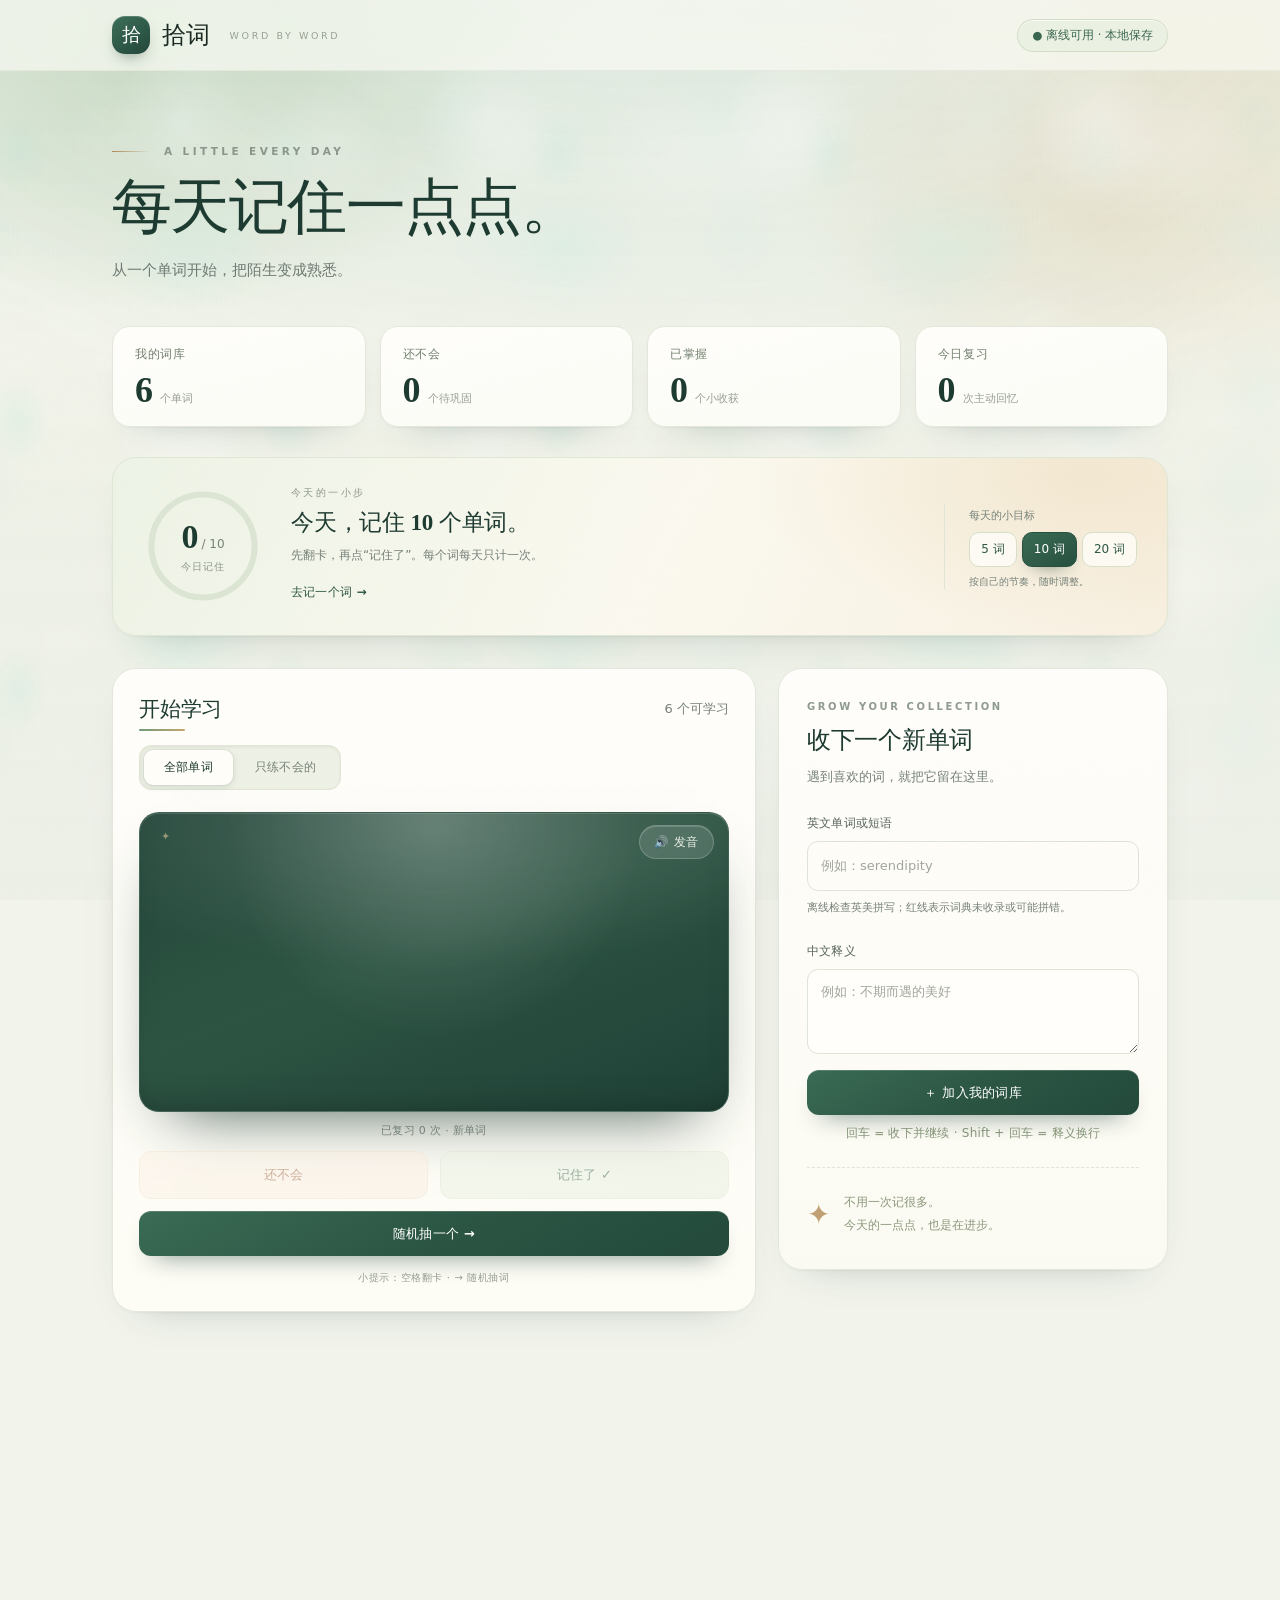
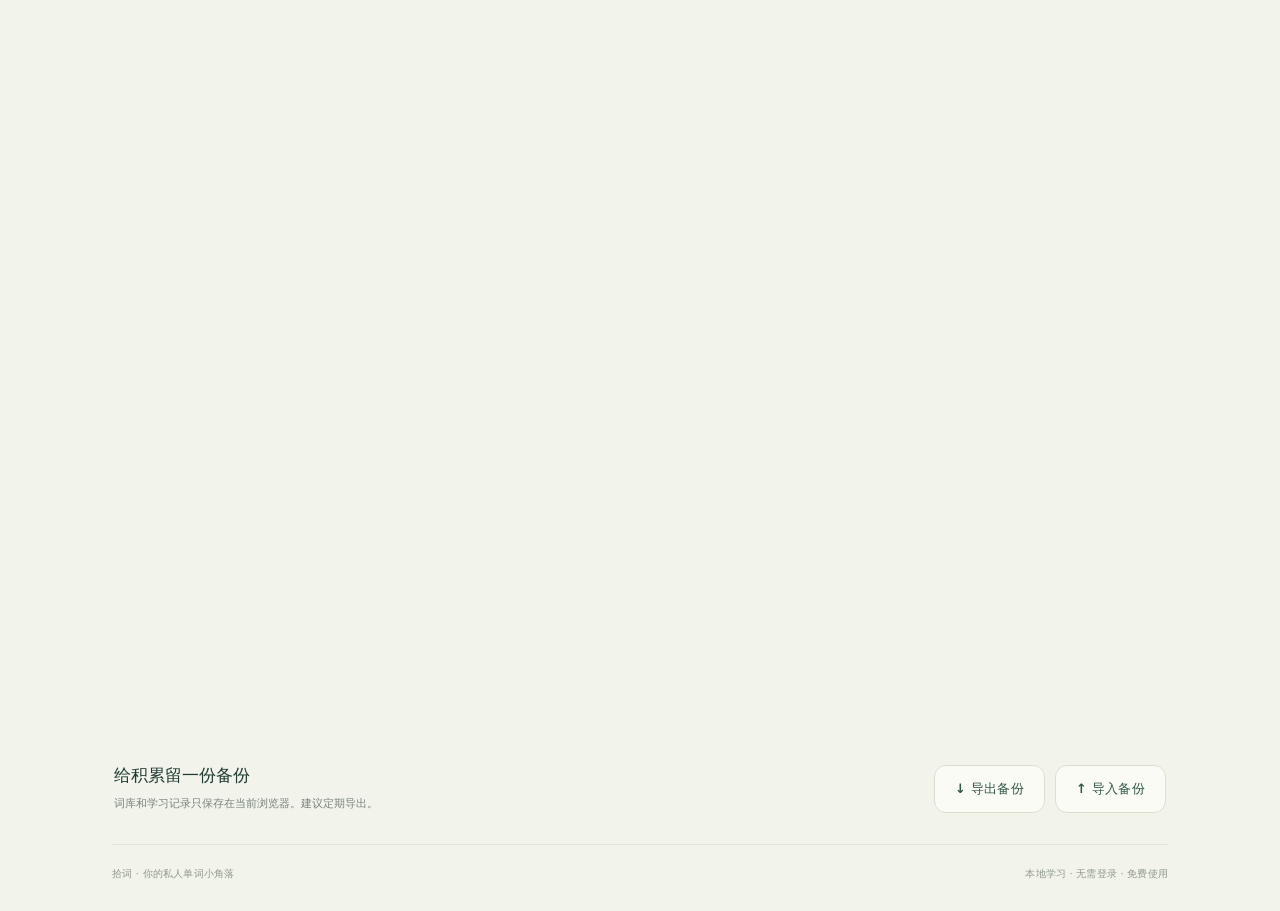
==== commit cdc10b5a: "添加回车连录：单词框/释义框回车即收下，未勾选释义时自动取词典第一条；附无头浏览器用例" ====
--- a/index.html
+++ b/index.html
@@ -85,9 +85,10 @@
             <textarea id="meaning-copy-fallback" aria-label="待复制的释义，可选中文字手动复制" readonly rows="3" hidden></textarea>
             <small>本地词典参考 · 可多选，也可在下方写自己的意思。</small>
           </section>
-          <label for="meaning">中文释义</label><textarea id="meaning" name="meaning" placeholder="例如：不期而遇的美好" maxlength="500" required rows="3"></textarea>
+          <label for="meaning">中文释义</label><textarea id="meaning" name="meaning" placeholder="例如：不期而遇的美好" maxlength="500" rows="3"></textarea>
           <div id="draft-examples" class="draft-examples" hidden></div>
           <button class="button primary wide" type="submit">＋ 加入我的词库</button>
+          <p class="enter-hint">回车 = 收下并继续 · Shift + 回车 = 释义换行</p>
         </form>
         <div class="gentle-note"><span>✦</span><p>不用一次记很多。<br>今天的一点点，也是在进步。</p></div>
       </aside>
--- a/vocab.css
+++ b/vocab.css
@@ -1092,3 +1092,6 @@
     transition-duration: .001ms !important;
   }
 }
+
+/* enter-to-add hint */
+.enter-hint { margin: 10px 0 0; text-align: center; font-size: 12px; letter-spacing: .02em; color: #8a977b; }
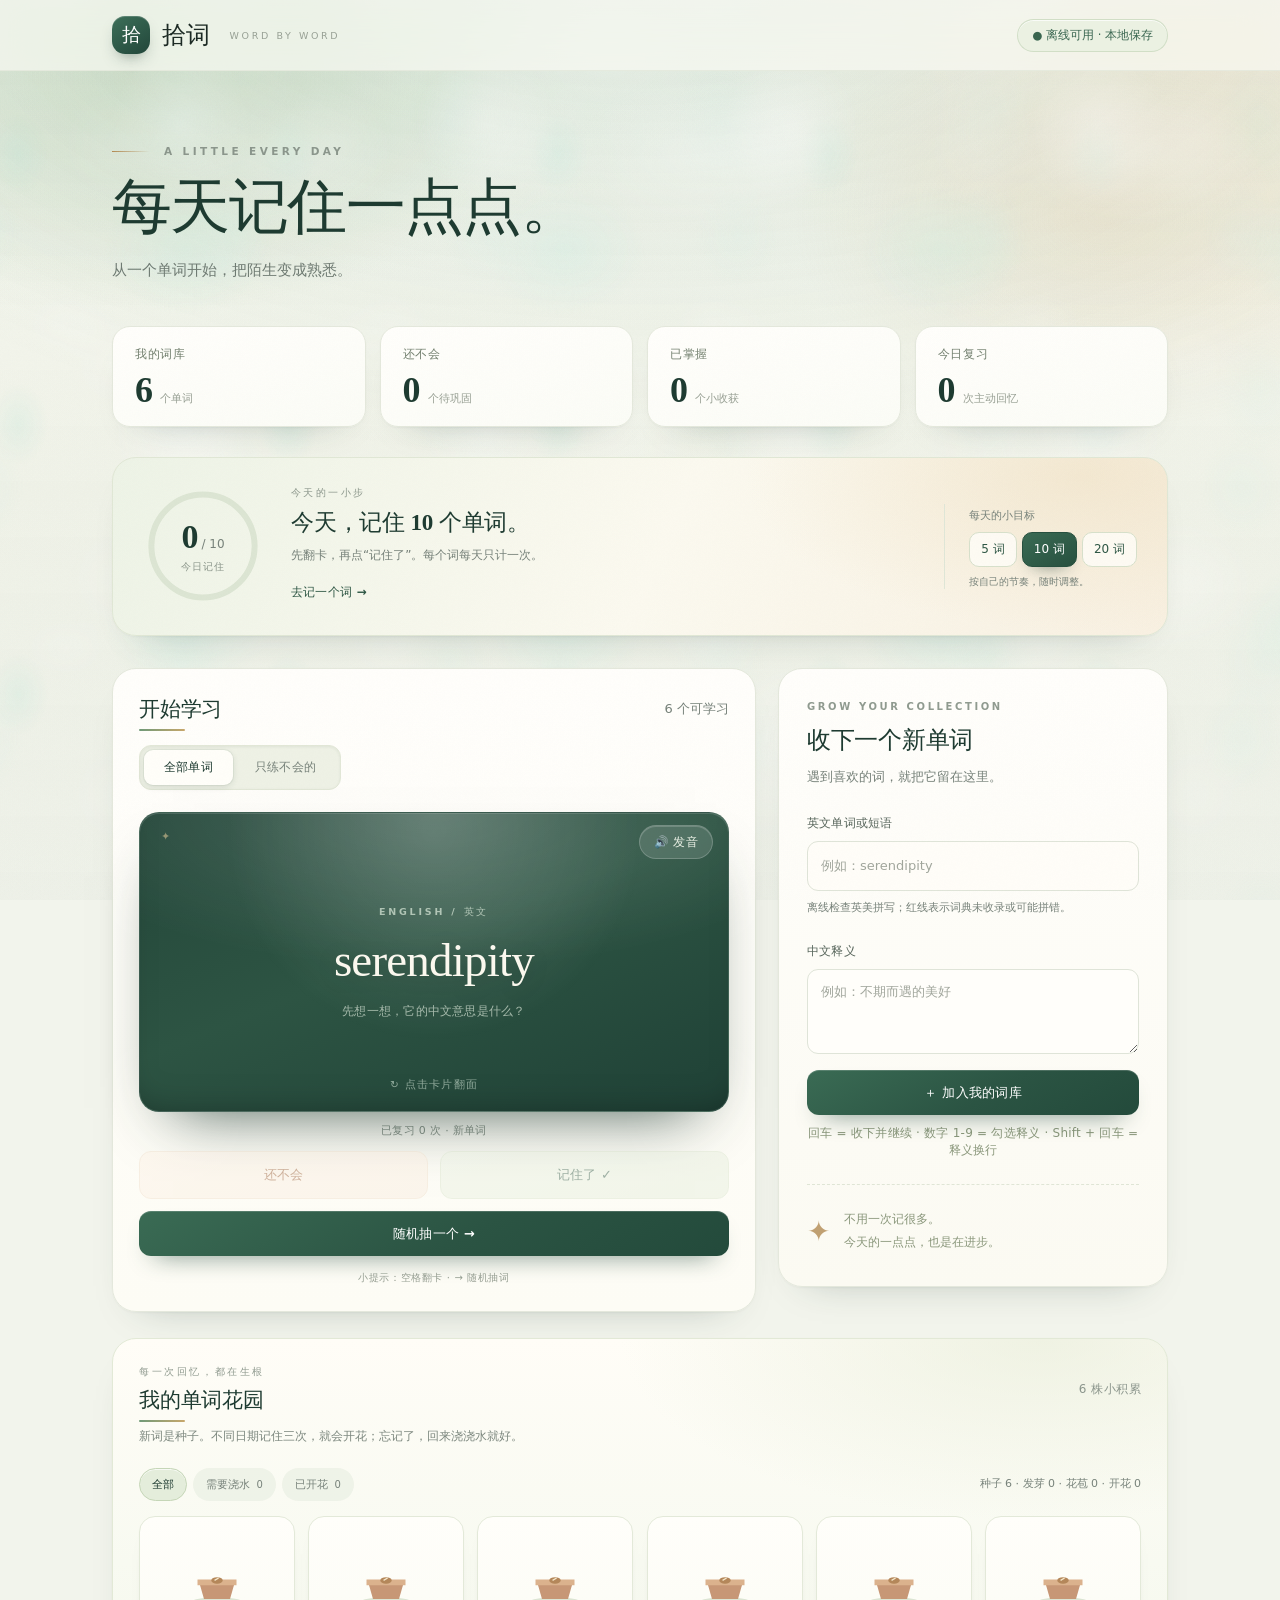
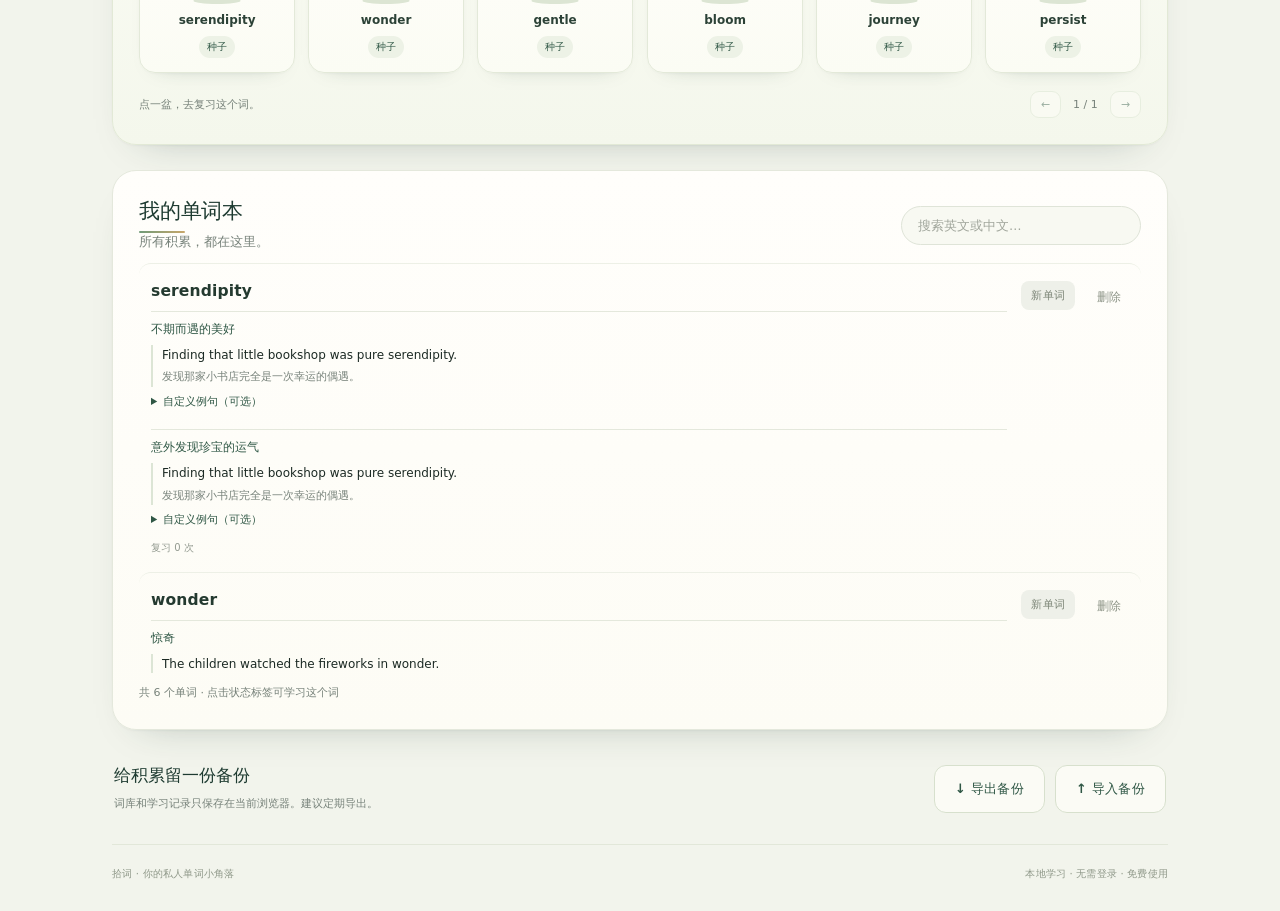
==== commit 5bb25e47: "数字键勾选释义：单词框按 1-9 开关对应释义，可多选后回车一次收下；释义区提交后自动收起" ====
--- a/index.html
+++ b/index.html
@@ -83,12 +83,12 @@
             </div>
             <p id="meaning-feedback" class="meaning-feedback" role="status" aria-live="polite"></p>
             <textarea id="meaning-copy-fallback" aria-label="待复制的释义，可选中文字手动复制" readonly rows="3" hidden></textarea>
-            <small>本地词典参考 · 可多选，也可在下方写自己的意思。</small>
+            <small>本地词典参考 · 按数字键 1-9 勾选多个意思 · 也可在下方写自己的。</small>
           </section>
           <label for="meaning">中文释义</label><textarea id="meaning" name="meaning" placeholder="例如：不期而遇的美好" maxlength="500" rows="3"></textarea>
           <div id="draft-examples" class="draft-examples" hidden></div>
           <button class="button primary wide" type="submit">＋ 加入我的词库</button>
-          <p class="enter-hint">回车 = 收下并继续 · Shift + 回车 = 释义换行</p>
+          <p class="enter-hint">回车 = 收下并继续 · 数字 1-9 = 勾选释义 · Shift + 回车 = 释义换行</p>
         </form>
         <div class="gentle-note"><span>✦</span><p>不用一次记很多。<br>今天的一点点，也是在进步。</p></div>
       </aside>
--- a/vocab.css
+++ b/vocab.css
@@ -17,6 +17,8 @@
 .meaning-option{display:flex;align-items:baseline;gap:5px;margin:0;padding:6px 8px;background:var(--paper);border:1px solid #dce5d5;border-radius:7px;font-size:12px;cursor:pointer;max-width:100%;overflow-wrap:anywhere}
 .meaning-option:has(input:checked){background:#dfeeda;border-color:#799c6c;color:#244d30}
 .meaning-option input{width:13px;height:13px;flex-shrink:0;margin:0;padding:0;accent-color:var(--green)}
+.meaning-index{flex:0 0 auto;min-width:15px;height:15px;border-radius:4px;background:#e6eee0;color:#4a6a43;font-size:10px;font-weight:700;line-height:15px;text-align:center;font-variant-numeric:tabular-nums}
+.meaning-option:has(input:checked) .meaning-index{background:var(--green);color:#fff}
 .meaning-actions{display:flex;gap:6px;flex-wrap:wrap;margin:10px 0}
 .meaning-actions button{font-size:11px;border:1px solid #cddbc4;border-radius:6px;background:var(--paper);color:var(--green);padding:6px 8px}
 .meaning-actions #meaning-insert{background:var(--green);border-color:var(--green);color:white}
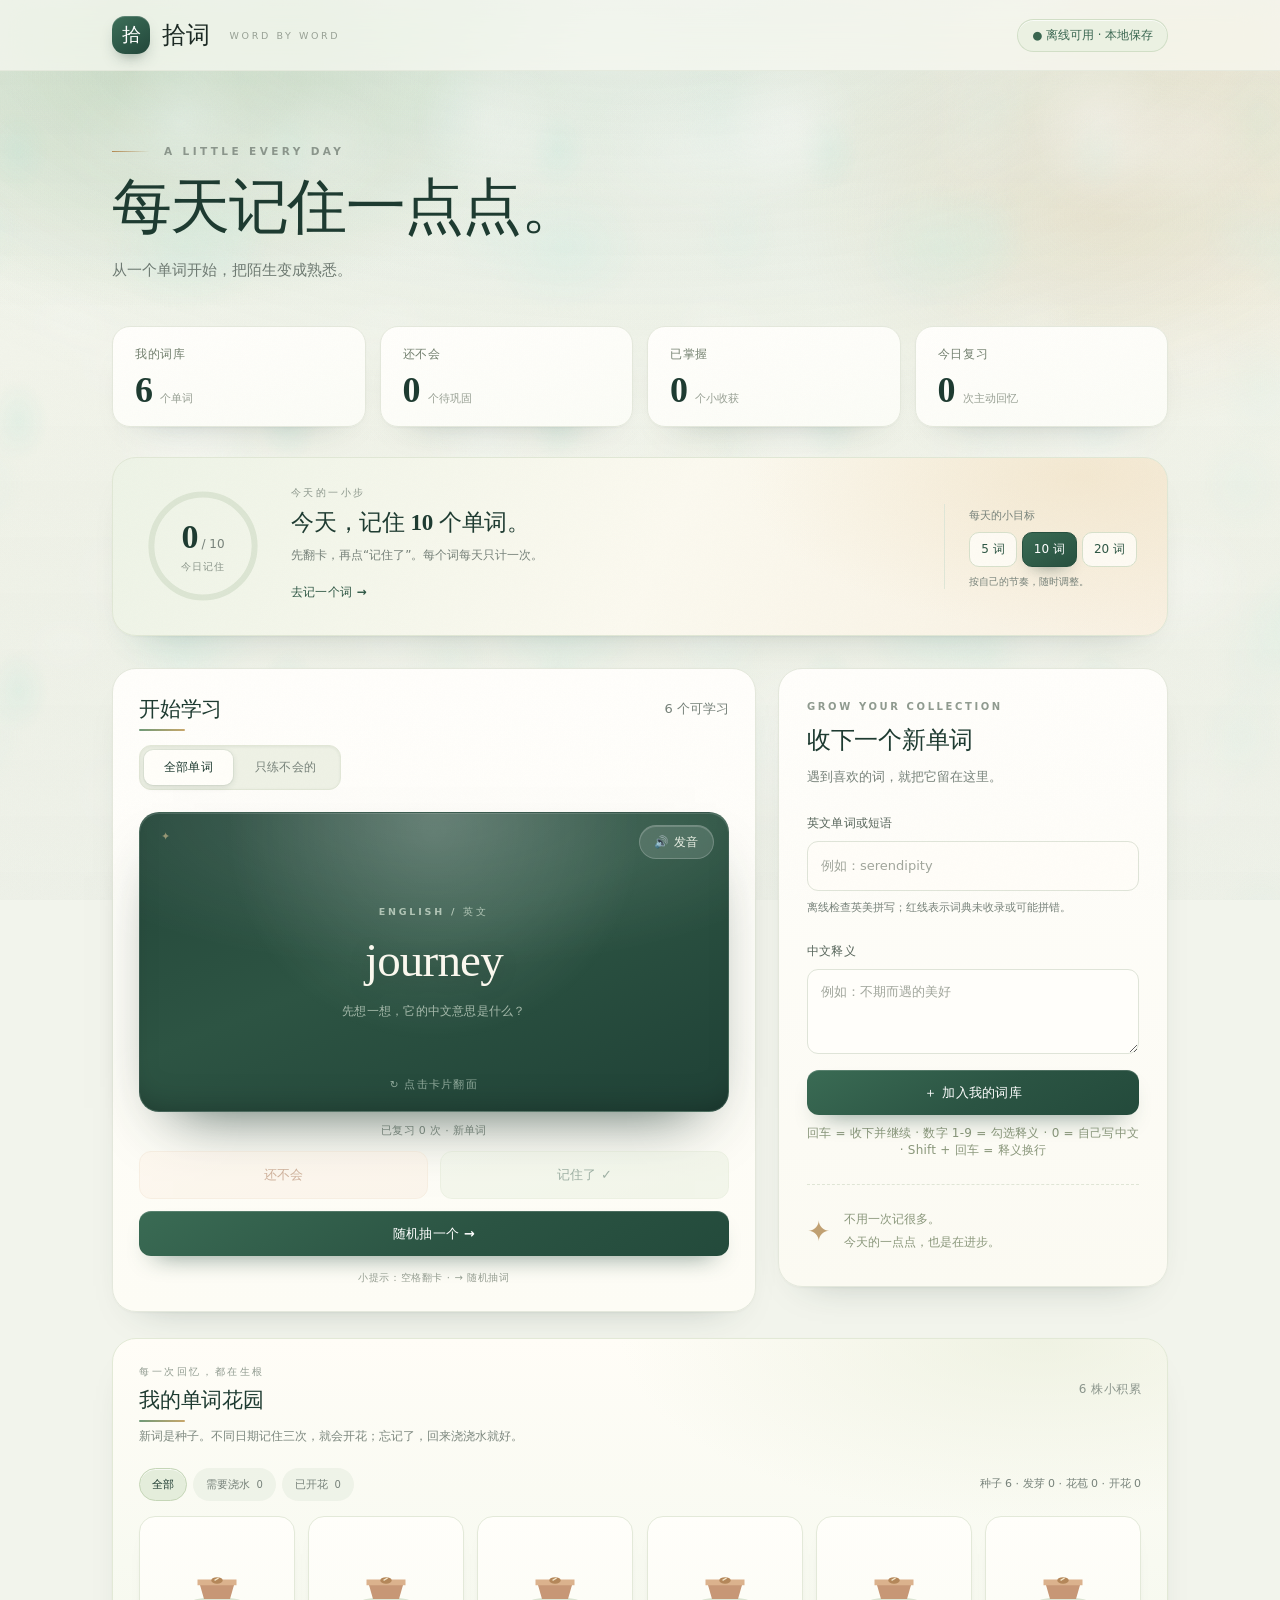
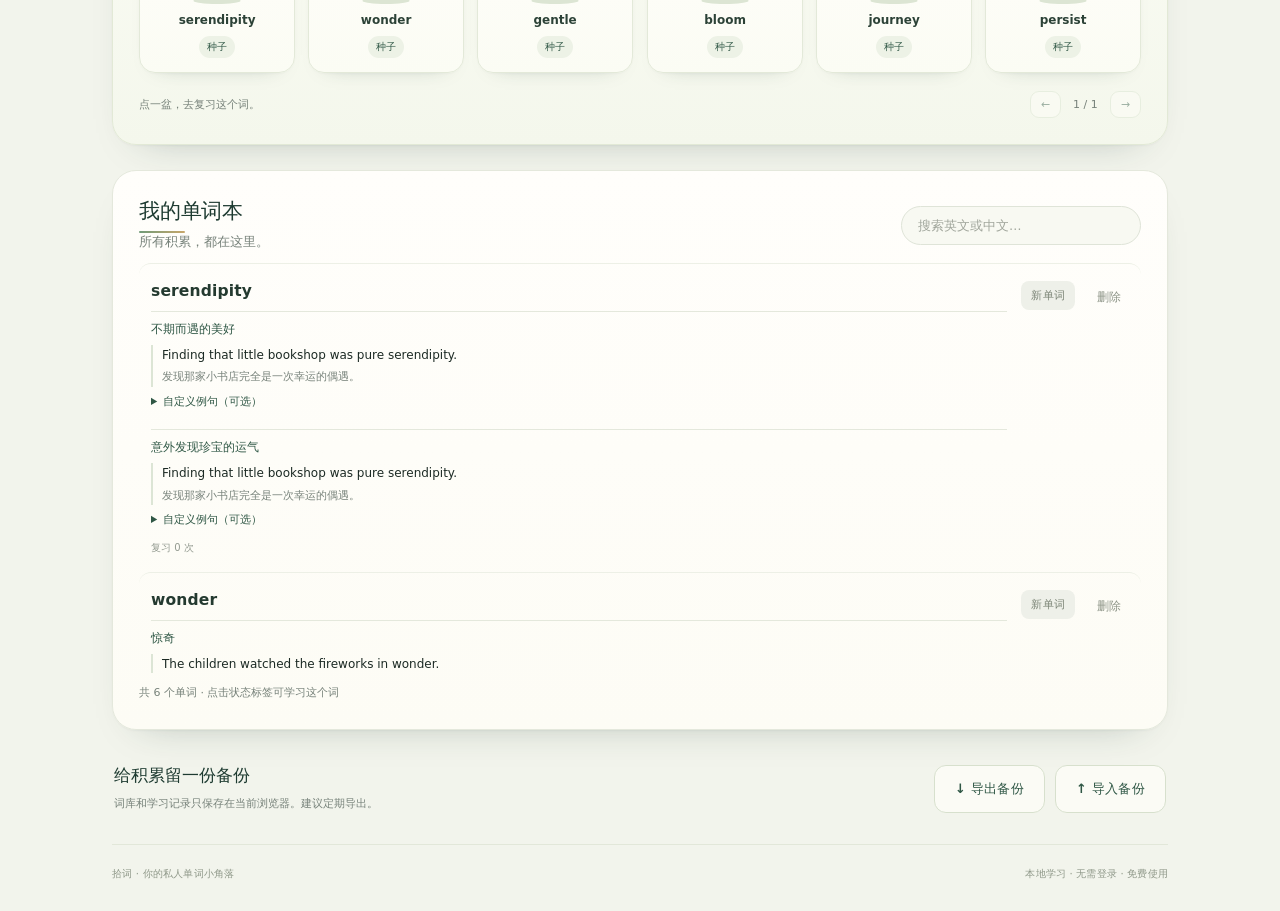
==== commit 53b70104: "新增按 0 自己写中文：焦点直入中文框，已勾选释义先带入，写好回车收下；中文框 Esc 退回单词框" ====
--- a/index.html
+++ b/index.html
@@ -83,12 +83,12 @@
             </div>
             <p id="meaning-feedback" class="meaning-feedback" role="status" aria-live="polite"></p>
             <textarea id="meaning-copy-fallback" aria-label="待复制的释义，可选中文字手动复制" readonly rows="3" hidden></textarea>
-            <small>本地词典参考 · 按数字键 1-9 勾选多个意思 · 也可在下方写自己的。</small>
+            <small>本地词典参考 · 按 1-9 勾选多个意思 · 按 0 自己写中文</small>
           </section>
           <label for="meaning">中文释义</label><textarea id="meaning" name="meaning" placeholder="例如：不期而遇的美好" maxlength="500" rows="3"></textarea>
           <div id="draft-examples" class="draft-examples" hidden></div>
           <button class="button primary wide" type="submit">＋ 加入我的词库</button>
-          <p class="enter-hint">回车 = 收下并继续 · 数字 1-9 = 勾选释义 · Shift + 回车 = 释义换行</p>
+          <p class="enter-hint">回车 = 收下并继续 · 数字 1-9 = 勾选释义 · 0 = 自己写中文 · Shift + 回车 = 释义换行</p>
         </form>
         <div class="gentle-note"><span>✦</span><p>不用一次记很多。<br>今天的一点点，也是在进步。</p></div>
       </aside>
--- a/vocab.css
+++ b/vocab.css
@@ -27,6 +27,9 @@
 .meaning-options{display:grid;grid-template-columns:1fr;max-height:390px;gap:10px}
 .meaning-sense-card{border:1px solid #dce5d5;border-radius:8px;background:var(--paper);padding:9px;min-width:0}
 .meaning-sense-card .meaning-option{border:0;background:transparent;padding:0;font-weight:600}
+.meaning-manual{padding:0;border-style:dashed;background:#faf9f2}
+.meaning-manual-btn{display:flex;align-items:center;gap:7px;width:100%;padding:10px;border:0;border-radius:9px;background:transparent;font:inherit;font-size:12px;color:var(--green);text-align:left;cursor:pointer}
+.meaning-manual-btn:hover,.meaning-manual-btn:focus-visible{background:#eef4e7}
 .sense-example{border-left:2px solid #dce5d5;padding-left:9px;margin-top:7px;min-width:0}
 .sense-example p,.word-info .sense-example p{font-size:12px;line-height:1.7;margin:3px 0;overflow-wrap:anywhere;white-space:pre-wrap}
 .sense-example .example-en,.word-info .sense-example .example-en{color:var(--ink)}
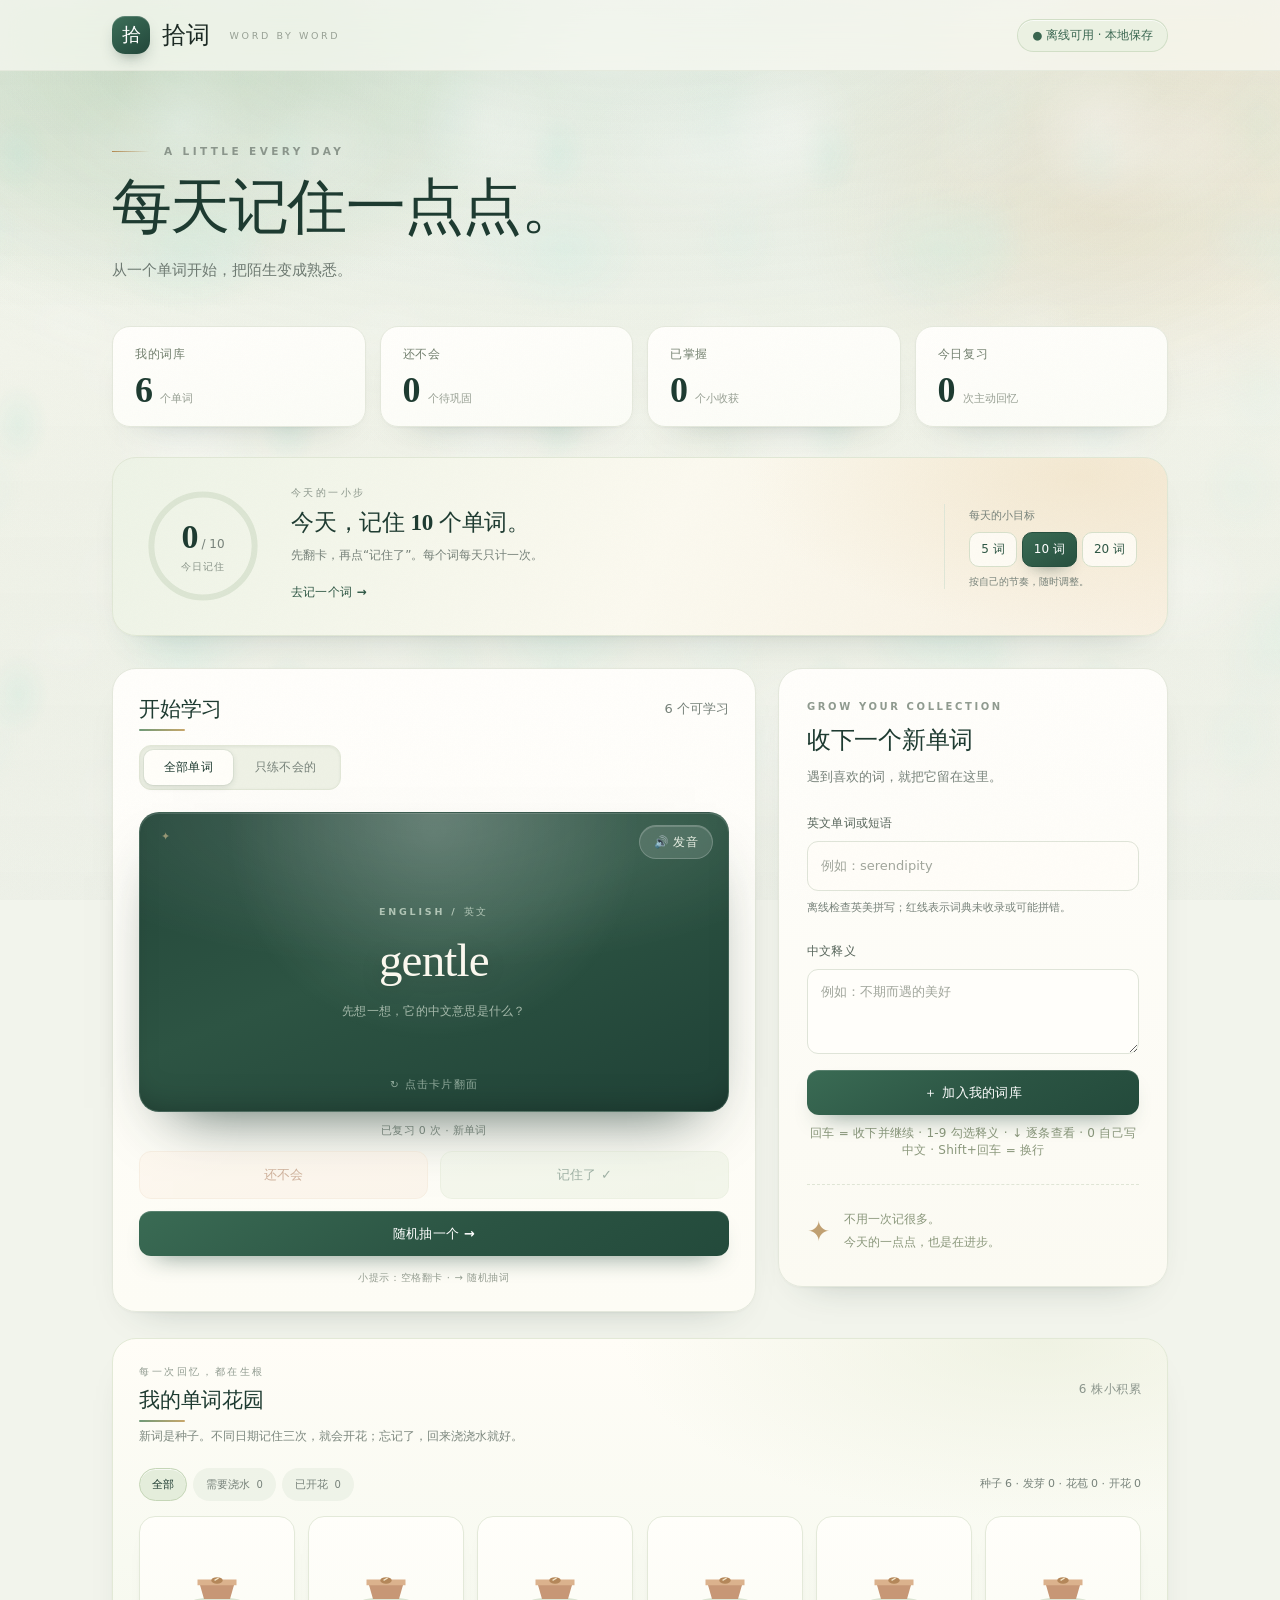
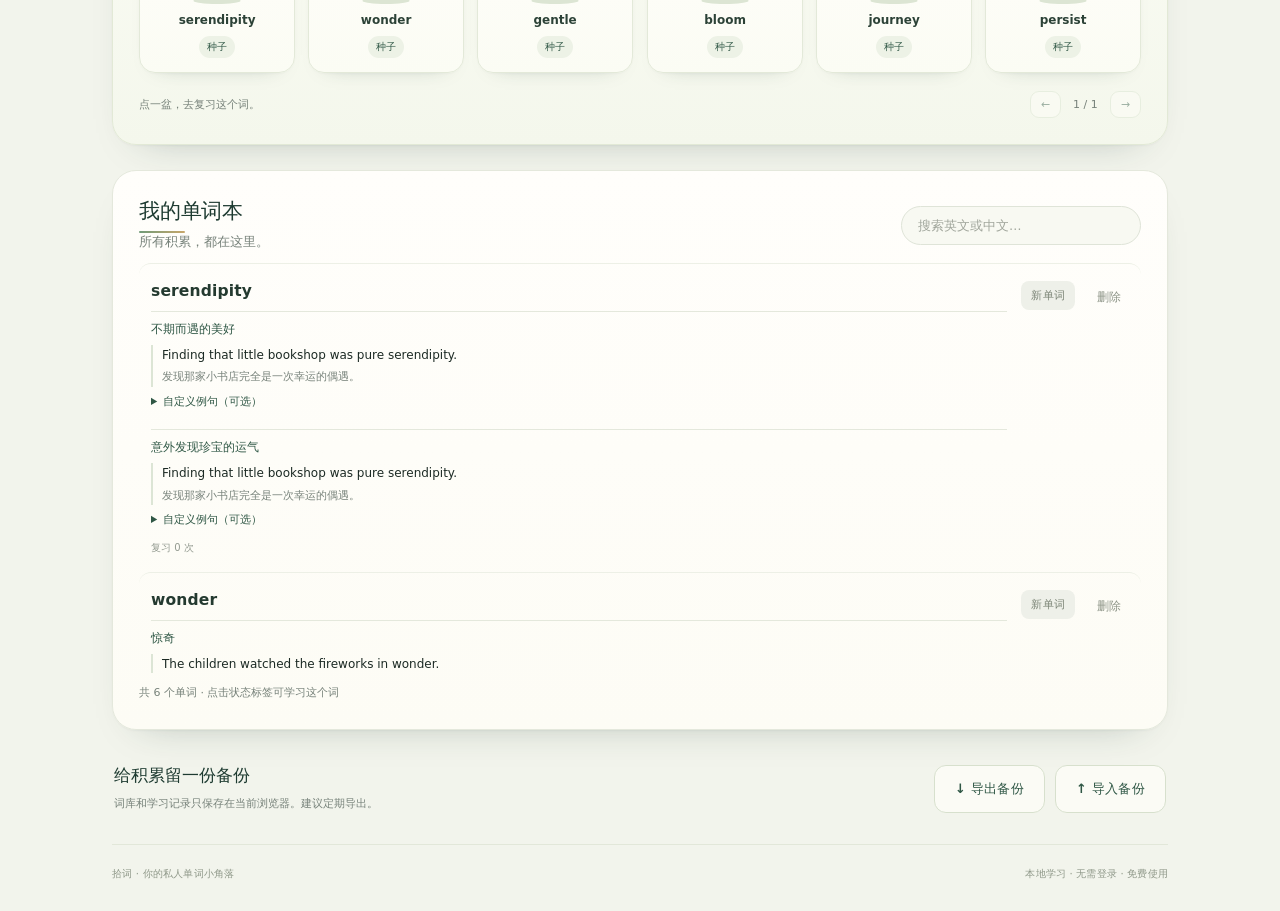
==== commit 1febd7cd: "释义列表：无例句不再占位、有例句折叠；↓/↑ 进入列表逐条浏览并自动滚动，空格勾选回车收下" ====
--- a/index.html
+++ b/index.html
@@ -83,12 +83,12 @@
             </div>
             <p id="meaning-feedback" class="meaning-feedback" role="status" aria-live="polite"></p>
             <textarea id="meaning-copy-fallback" aria-label="待复制的释义，可选中文字手动复制" readonly rows="3" hidden></textarea>
-            <small>本地词典参考 · 按 1-9 勾选多个意思 · 按 0 自己写中文</small>
+            <small>本地词典参考 · 1-9 勾选 · ↓ 逐条看 · 0 自己写中文</small>
           </section>
           <label for="meaning">中文释义</label><textarea id="meaning" name="meaning" placeholder="例如：不期而遇的美好" maxlength="500" rows="3"></textarea>
           <div id="draft-examples" class="draft-examples" hidden></div>
           <button class="button primary wide" type="submit">＋ 加入我的词库</button>
-          <p class="enter-hint">回车 = 收下并继续 · 数字 1-9 = 勾选释义 · 0 = 自己写中文 · Shift + 回车 = 释义换行</p>
+          <p class="enter-hint">回车 = 收下并继续 · 1-9 勾选释义 · ↓ 逐条查看 · 0 自己写中文 · Shift+回车 = 换行</p>
         </form>
         <div class="gentle-note"><span>✦</span><p>不用一次记很多。<br>今天的一点点，也是在进步。</p></div>
       </aside>
--- a/vocab.css
+++ b/vocab.css
@@ -13,7 +13,13 @@
 .meaning-reference h3{font-size:13px;margin:0;font-weight:600}
 .meaning-query-status,.meaning-feedback{font-size:11px;line-height:1.7;margin:7px 0;color:var(--green);overflow-wrap:anywhere}
 .meaning-feedback:empty{display:none}
-.meaning-options{padding:0;margin:10px 0;border:0;display:flex;gap:7px;flex-wrap:wrap;max-height:220px;overflow:auto;min-width:0}
+.meaning-options{padding:0;margin:10px 0;border:0;display:flex;gap:7px;flex-wrap:wrap;max-height:360px;overflow:auto;min-width:0}
+.meaning-option input:focus-visible{outline:2px solid var(--green);outline-offset:2px}
+.sense-example-toggle{margin-top:4px}
+.sense-example-toggle>summary{display:inline-block;font-size:11px;color:var(--muted);cursor:pointer;list-style:none}
+.sense-example-toggle>summary::marker,.sense-example-toggle>summary::-webkit-details-marker{display:none}
+.sense-example-toggle>summary::before{content:'▸ '}
+.sense-example-toggle[open]>summary::before{content:'▾ '}
 .meaning-option{display:flex;align-items:baseline;gap:5px;margin:0;padding:6px 8px;background:var(--paper);border:1px solid #dce5d5;border-radius:7px;font-size:12px;cursor:pointer;max-width:100%;overflow-wrap:anywhere}
 .meaning-option:has(input:checked){background:#dfeeda;border-color:#799c6c;color:#244d30}
 .meaning-option input{width:13px;height:13px;flex-shrink:0;margin:0;padding:0;accent-color:var(--green)}
@@ -24,7 +30,7 @@
 .meaning-actions #meaning-insert{background:var(--green);border-color:var(--green);color:white}
 .meaning-reference small{font-size:10px;line-height:1.7;color:var(--muted);display:block}
 #meaning-copy-fallback{font-size:12px;margin:7px 0}
-.meaning-options{display:grid;grid-template-columns:1fr;max-height:390px;gap:10px}
+.meaning-options{display:grid;grid-template-columns:1fr;max-height:52vh;gap:10px}
 .meaning-sense-card{border:1px solid #dce5d5;border-radius:8px;background:var(--paper);padding:9px;min-width:0}
 .meaning-sense-card .meaning-option{border:0;background:transparent;padding:0;font-weight:600}
 .meaning-manual{padding:0;border-style:dashed;background:#faf9f2}
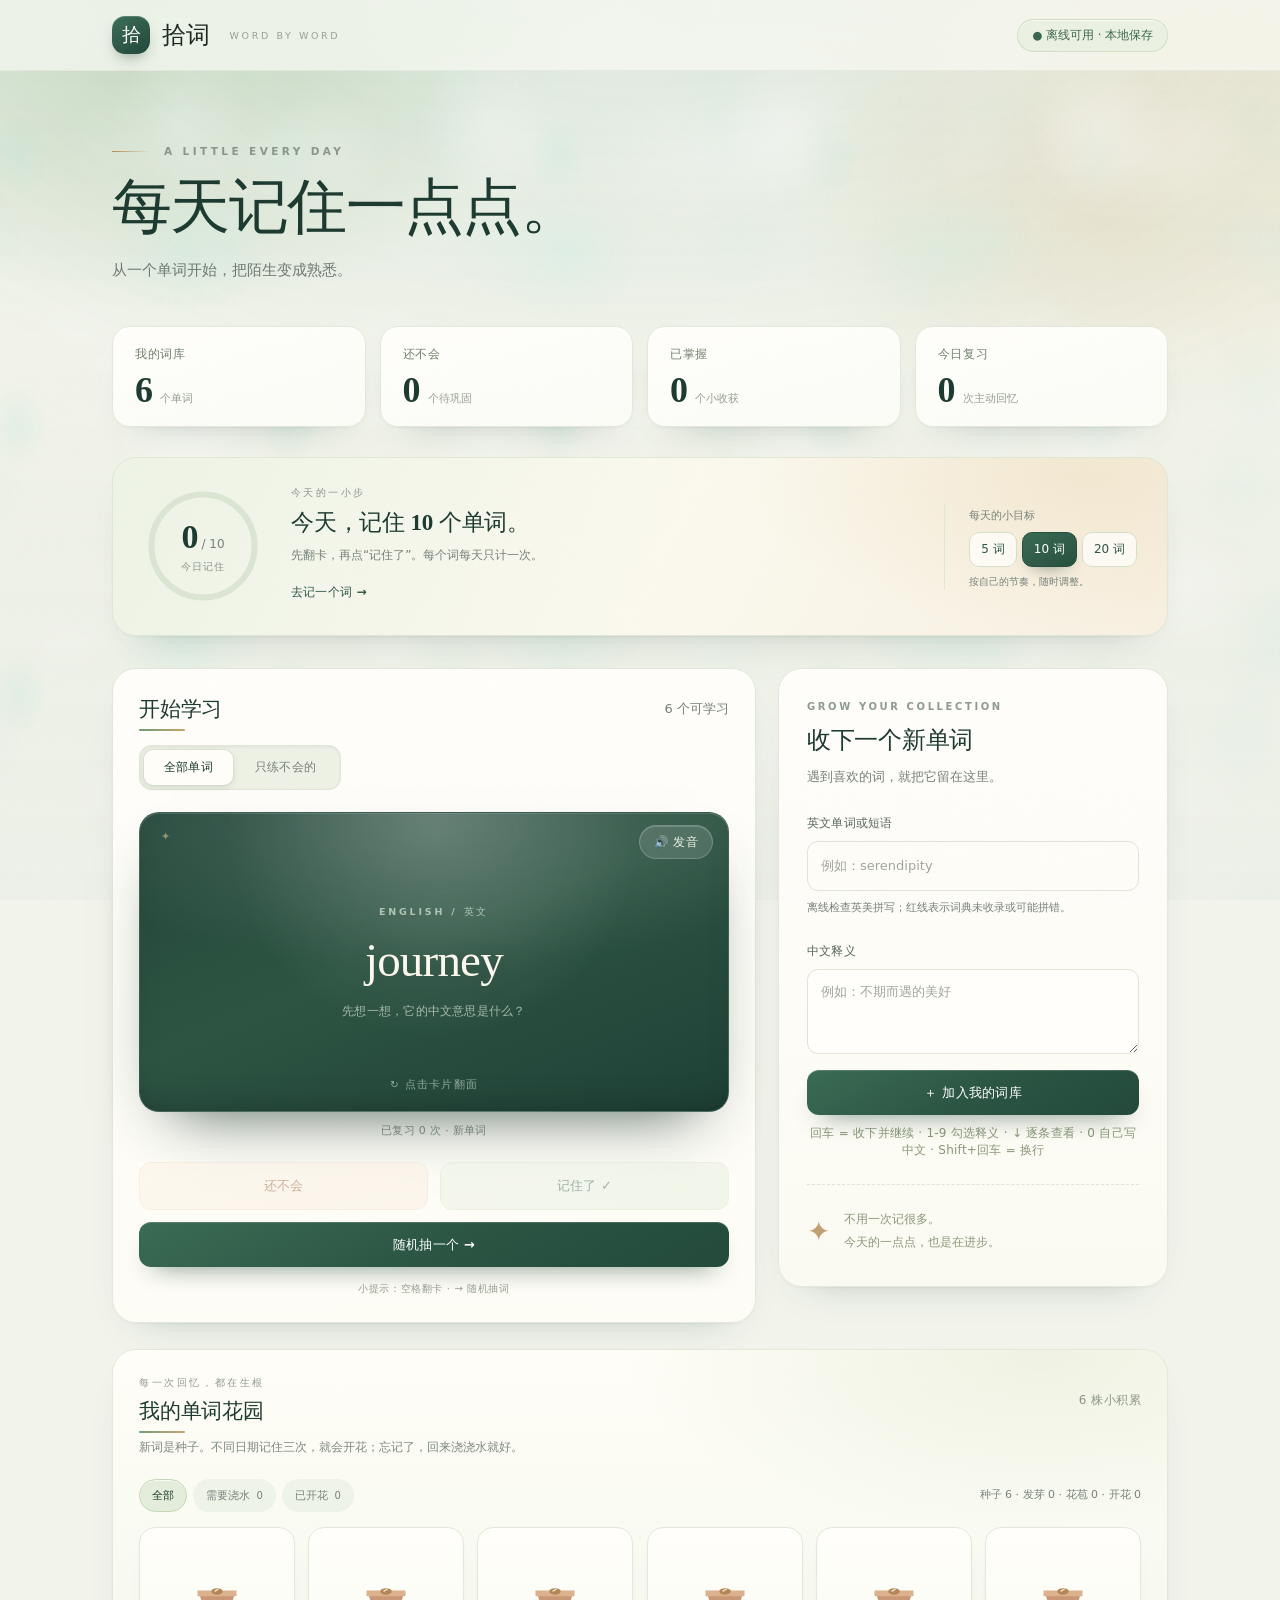
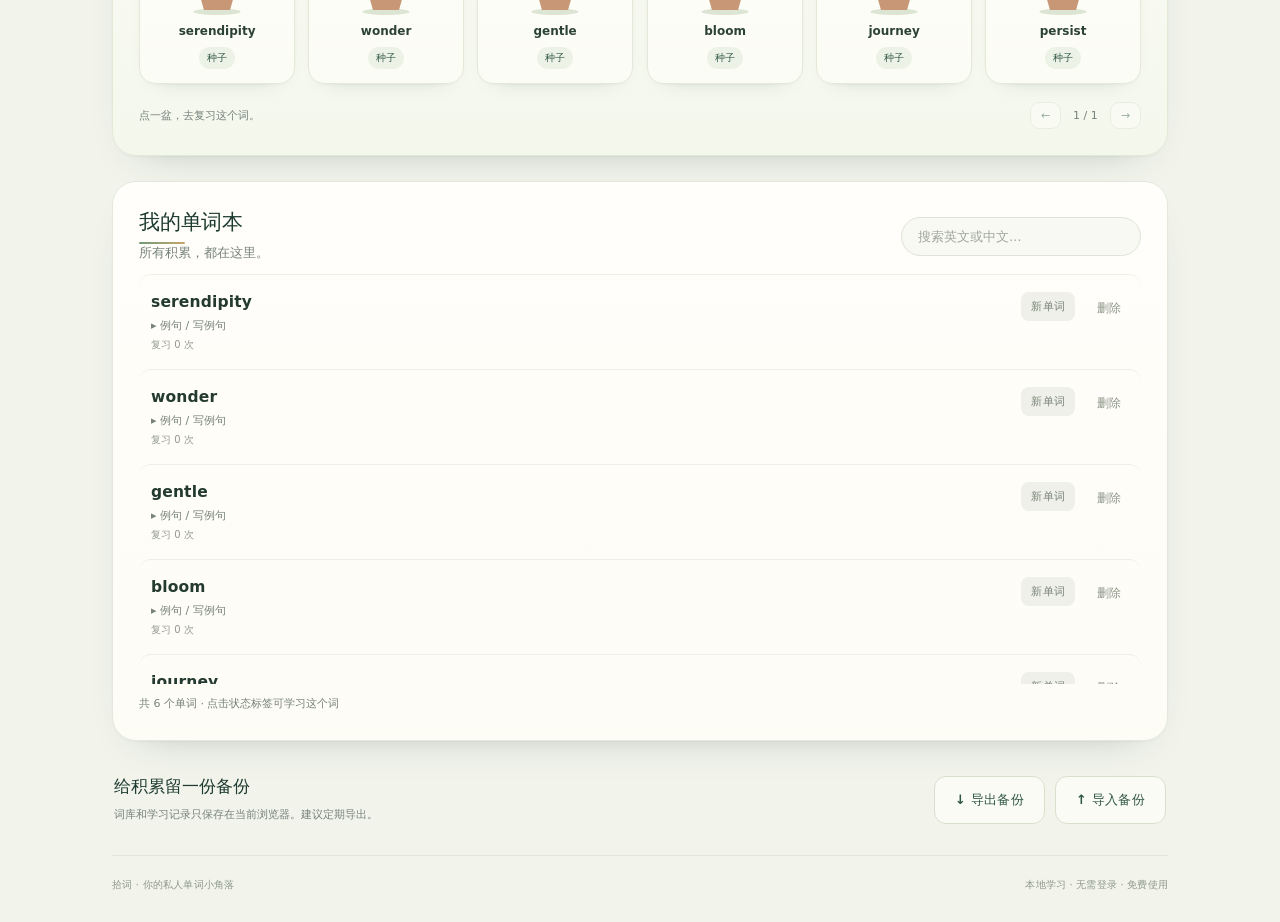
==== commit 5520b771: "例句移到左侧独立面板：翻卡后例句与单词卡并排，不再需要往下滑；单词卡居中，收词表单不变；窄屏时例句排在卡片下方" ====
--- a/index.html
+++ b/index.html
@@ -43,6 +43,13 @@
       <span id="goal-announcement" class="sr-only" role="status" aria-live="polite"></span>
     </section>
     <div class="workspace">
+      <aside class="panel study-side" aria-labelledby="study-examples-title">
+        <section id="study-examples" class="study-examples" aria-labelledby="study-examples-title" hidden>
+          <div class="study-examples-heading"><h3 id="study-examples-title">例句</h3><span id="study-examples-word"></span></div>
+          <p id="study-examples-status" class="study-examples-status" role="status" aria-live="polite"></p>
+          <div id="study-examples-list" class="study-examples-list"></div>
+        </section>
+      </aside>
       <section class="panel study" aria-labelledby="study-title">
         <div class="section-heading"><h2 id="study-title">开始学习</h2><span id="pool-count" class="muted"></span></div>
         <div class="segmented" aria-label="学习范围"><button type="button" id="mode-all" aria-pressed="true">全部单词</button><button type="button" id="mode-difficult" aria-pressed="false">只练不会的</button></div>
@@ -54,11 +61,6 @@
         </div>
         <p id="speech-status" class="speech-status" role="status" aria-live="polite" hidden></p>
         <p id="card-record" class="card-record">先回忆，再翻面，记忆更牢固。</p>
-        <section id="study-examples" class="study-examples" aria-labelledby="study-examples-title" hidden>
-          <div class="study-examples-heading"><h3 id="study-examples-title">例句</h3><span id="study-examples-word"></span></div>
-          <p id="study-examples-status" class="study-examples-status" role="status" aria-live="polite"></p>
-          <div id="study-examples-list" class="study-examples-list"></div>
-        </section>
         <div class="grade-buttons"><button type="button" id="forgot" class="button soft-orange">还不会</button><button type="button" id="remembered" class="button soft-green">记住了 ✓</button></div>
         <button type="button" id="next" class="button primary wide">随机抽一个 →</button>
         <p class="shortcut">小提示：空格翻卡 · → 随机抽词</p>
--- a/vocab.css
+++ b/vocab.css
@@ -1,4 +1,4 @@
-:root{--ink:#223c35;--muted:#75817a;--green:#36654f;--line:#e3e8df;--paper:#fffefa;--bg:#f6f7f1;--orange:#a96438;font-family:"Segoe UI","Microsoft YaHei",sans-serif;color:var(--ink);background:var(--bg);font-synthesis:none}*{box-sizing:border-box}body{margin:0}button,input,textarea{font:inherit}button,a,input,textarea{-webkit-tap-highlight-color:transparent}button{cursor:pointer}button:disabled{cursor:default;opacity:.45}button:focus-visible,a:focus-visible,input:focus-visible,textarea:focus-visible{outline:3px solid #91b69e;outline-offset:4px}a{color:inherit}.topbar{max-width:1120px;margin:auto;padding:24px 28px;display:flex;justify-content:space-between;align-items:center;border-bottom:1px solid var(--line)}.brand{text-decoration:none;font-size:23px;font-weight:700;display:flex;gap:10px;align-items:center}.brand-icon{display:grid;place-items:center;background:var(--green);color:white;width:36px;height:36px;border-radius:12px;font-size:20px}.brand small{font-size:10px;letter-spacing:2px;font-weight:500;color:var(--muted);margin-left:8px}.local-badge{font-size:12px;color:var(--green);background:#eaf0e5;padding:8px 12px;border-radius:20px}main{max-width:1064px;margin:auto;padding:0 28px}.intro{padding:44px 0 30px}.eyebrow{font-size:10px;font-weight:600;letter-spacing:2px;color:var(--muted);margin:0 0 12px}h1{font-size:36px;letter-spacing:-1px;margin:0 0 12px;font-weight:650}h2{font-size:18px;margin:0;font-weight:650}.intro>p:last-child,.muted{color:var(--muted);font-size:13px;line-height:1.7}.intro>p:last-child{margin:0}.stats{display:grid;grid-template-columns:repeat(4,1fr);background:#edf1e7;border:1px solid #e3e9db;border-radius:16px;padding:22px 0;margin-bottom:28px}.stats>div{padding:0 26px;border-right:1px solid #dce3d4}.stats>div:last-child{border:0}.stats span{display:block;font-size:12px;color:#657562;margin-bottom:7px}.stats strong{font-size:30px;font-weight:550}.stats small{font-size:11px;color:var(--muted);margin-left:9px}.workspace{display:grid;grid-template-columns:minmax(0,1.65fr) minmax(0,1fr);gap:24px}.panel{background:var(--paper);border:1px solid var(--line);border-radius:18px;padding:26px}.section-heading{display:flex;justify-content:space-between;align-items:center;gap:16px}.segmented{display:flex;background:#f1f3ed;padding:4px;border-radius:10px;width:max-content;margin:20px 0}.segmented button{border:0;background:none;color:var(--muted);border-radius:7px;padding:9px 19px;font-size:12px}.segmented button[aria-pressed=true]{background:white;color:var(--green);box-shadow:0 2px 5px #253a2410}.flashcard{position:relative;width:100%;min-height:248px;padding:30px 20px 48px;border:1px solid #dfe6d8;background:#f5f7ef;border-radius:14px;color:var(--ink);display:flex;flex-direction:column;align-items:center;justify-content:center;gap:12px;transition:background .2s,transform .2s;overflow-wrap:anywhere}.flashcard:hover{transform:translateY(-2px)}.flashcard[aria-pressed=true]{background:#edf3e9}.flashcard .eyebrow{margin:0;color:#88967f;font-size:10px}.flashcard strong{font-size:clamp(24px,3.4vw,38px);font-weight:550;white-space:pre-wrap;line-height:1.4;max-width:100%}#card-hint{font-size:12px;color:#87927f}.flip-hint{position:absolute;bottom:19px;font-size:11px;color:#8c9685}.card-record{text-align:center;font-size:11px;color:var(--muted);min-height:17px}.grade-buttons{display:flex;gap:12px;margin-top:21px}.button{border:0;border-radius:9px;padding:12px 18px;font-size:13px;font-weight:550;transition:filter .15s;line-height:1.5}.button:hover{filter:brightness(.96)}.grade-buttons .button{flex:1}.primary{background:var(--green);color:white}.soft-orange{background:#fbefe4;color:var(--orange)}.soft-green{background:#e9f0e5;color:var(--green)}.wide{width:100%;margin-top:12px}.shortcut{text-align:center;font-size:10px;color:#92998d;margin:15px 0 0}.add-panel{padding:30px 26px}.add-panel h2{font-size:21px}.add-panel>.muted{margin:10px 0 27px}label{display:block;font-size:12px;margin:18px 0 9px}input,textarea{width:100%;border:1px solid #dfe4da;border-radius:9px;background:#fffefa;padding:12px;color:var(--ink);font-size:13px;min-width:0}input::placeholder,textarea::placeholder{color:#a1a69c}textarea{resize:vertical;min-height:85px}.gentle-note{display:flex;align-items:center;gap:14px;padding-top:23px;margin-top:25px;border-top:1px dashed var(--line);color:#8a977b}.gentle-note span{font-size:28px}.gentle-note p{font-size:12px;line-height:1.9;margin:0}.library{margin-top:24px}.library-heading .muted{margin:6px 0 0}.search{margin:0;width:240px}.word-list{margin-top:18px;max-height:410px;overflow:auto}.word-row{display:flex;align-items:center;gap:14px;padding:17px 0;border-top:1px solid #edf0e7}.word-info{flex:1;min-width:0}.word-info strong{font-size:15px;font-weight:600;overflow-wrap:anywhere}.word-info p{margin:5px 0 0;font-size:12px;color:var(--muted);white-space:pre-wrap;overflow-wrap:anywhere}.word-info small{display:block;font-size:10px;color:#939a90;margin-top:5px}.tag{font-size:11px;white-space:nowrap;border:0;border-radius:6px;padding:7px 10px;background:#eef0e9;color:#7c8577}.tag.difficult{color:var(--orange);background:#fbefe4}.tag.known{color:var(--green);background:#e9f0e5}.delete{border:0;background:none;color:#8e9588;font-size:12px;padding:8px}.empty{padding:36px 10px;text-align:center;color:var(--muted);font-size:13px;line-height:1.9}.list-count{font-size:11px;margin-bottom:0}.backup{display:flex;justify-content:space-between;align-items:center;gap:20px;padding:30px 0}.backup h2{font-size:14px}.backup p{font-size:11px;color:var(--muted);line-height:1.8;margin:7px 0 0}.backup-actions{display:flex;gap:10px;flex-shrink:0}.outline{border:1px solid #d9e0d2;background:transparent;color:var(--green);font-size:12px}footer{display:flex;justify-content:space-between;gap:12px;font-size:10px;color:#8f9889;border-top:1px solid var(--line);padding:22px 0 30px}.toast{position:fixed;bottom:25px;left:50%;transform:translateX(-50%);background:#243e34;color:white;border-radius:12px;padding:14px 22px;box-shadow:0 5px 25px #0002;font-size:13px;z-index:10;max-width:90vw;width:max-content}.warning{padding:15px;background:#fff0d8;color:#8f4b18;line-height:1.7;border-radius:10px;margin-bottom:20px;font-size:13px}dialog{border:1px solid var(--line);border-radius:16px;max-width:450px;width:calc(100% - 40px);padding:26px;color:var(--ink);background:var(--paper)}dialog::backdrop{background:#20372b66}dialog p{line-height:1.8;font-size:14px}.dialog-actions{display:flex;gap:12px;justify-content:flex-end;margin-top:24px}.sr-only{position:absolute;width:1px;height:1px;padding:0;overflow:hidden;clip:rect(0,0,0,0)}[hidden]{display:none!important}@media(max-width:700px){.topbar{padding:18px 20px}.brand small{display:none}main{padding:0 18px}.intro{padding:32px 0 25px}h1{font-size:29px}.stats{padding:17px 0;gap:20px 0;grid-template-columns:repeat(2,1fr)}.stats>div{padding:0 20px}.stats>div:nth-child(2){border-right:0}.stats strong{font-size:28px}.workspace{grid-template-columns:1fr;gap:18px}.panel{padding:22px}.flashcard{min-height:240px}.flashcard strong{font-size:30px}.library{margin-top:18px}.library-heading{align-items:flex-start;flex-direction:column}.search{width:100%}.backup{align-items:flex-start;flex-direction:column;padding:26px 2px}.backup-actions{width:100%}.backup-actions button{flex:1}footer{flex-direction:column}.word-row{gap:8px}.local-badge{font-size:10px}.word-info strong{font-size:14px}}@media(prefers-reduced-motion:reduce){*{transition:none!important}}
+:root{--ink:#223c35;--muted:#75817a;--green:#36654f;--line:#e3e8df;--paper:#fffefa;--bg:#f6f7f1;--orange:#a96438;font-family:"Segoe UI","Microsoft YaHei",sans-serif;color:var(--ink);background:var(--bg);font-synthesis:none}*{box-sizing:border-box}body{margin:0}button,input,textarea{font:inherit}button,a,input,textarea{-webkit-tap-highlight-color:transparent}button{cursor:pointer}button:disabled{cursor:default;opacity:.45}button:focus-visible,a:focus-visible,input:focus-visible,textarea:focus-visible{outline:3px solid #91b69e;outline-offset:4px}a{color:inherit}.topbar{max-width:1200px;margin:auto;padding:24px 28px;display:flex;justify-content:space-between;align-items:center;border-bottom:1px solid var(--line)}.brand{text-decoration:none;font-size:23px;font-weight:700;display:flex;gap:10px;align-items:center}.brand-icon{display:grid;place-items:center;background:var(--green);color:white;width:36px;height:36px;border-radius:12px;font-size:20px}.brand small{font-size:10px;letter-spacing:2px;font-weight:500;color:var(--muted);margin-left:8px}.local-badge{font-size:12px;color:var(--green);background:#eaf0e5;padding:8px 12px;border-radius:20px}main{max-width:1200px;margin:auto;padding:0 28px}.intro{padding:44px 0 30px}.eyebrow{font-size:10px;font-weight:600;letter-spacing:2px;color:var(--muted);margin:0 0 12px}h1{font-size:36px;letter-spacing:-1px;margin:0 0 12px;font-weight:650}h2{font-size:18px;margin:0;font-weight:650}.intro>p:last-child,.muted{color:var(--muted);font-size:13px;line-height:1.7}.intro>p:last-child{margin:0}.stats{display:grid;grid-template-columns:repeat(4,1fr);background:#edf1e7;border:1px solid #e3e9db;border-radius:16px;padding:22px 0;margin-bottom:28px}.stats>div{padding:0 26px;border-right:1px solid #dce3d4}.stats>div:last-child{border:0}.stats span{display:block;font-size:12px;color:#657562;margin-bottom:7px}.stats strong{font-size:30px;font-weight:550}.stats small{font-size:11px;color:var(--muted);margin-left:9px}.workspace{display:grid;grid-template-columns:minmax(0,1.65fr) minmax(0,1fr);gap:24px}.panel{background:var(--paper);border:1px solid var(--line);border-radius:18px;padding:26px}.section-heading{display:flex;justify-content:space-between;align-items:center;gap:16px}.segmented{display:flex;background:#f1f3ed;padding:4px;border-radius:10px;width:max-content;margin:20px 0}.segmented button{border:0;background:none;color:var(--muted);border-radius:7px;padding:9px 19px;font-size:12px}.segmented button[aria-pressed=true]{background:white;color:var(--green);box-shadow:0 2px 5px #253a2410}.flashcard{position:relative;width:100%;min-height:248px;padding:30px 20px 48px;border:1px solid #dfe6d8;background:#f5f7ef;border-radius:14px;color:var(--ink);display:flex;flex-direction:column;align-items:center;justify-content:center;gap:12px;transition:background .2s,transform .2s;overflow-wrap:anywhere}.flashcard:hover{transform:translateY(-2px)}.flashcard[aria-pressed=true]{background:#edf3e9}.flashcard .eyebrow{margin:0;color:#88967f;font-size:10px}.flashcard strong{font-size:clamp(24px,3.4vw,38px);font-weight:550;white-space:pre-wrap;line-height:1.4;max-width:100%}#card-hint{font-size:12px;color:#87927f}.flip-hint{position:absolute;bottom:19px;font-size:11px;color:#8c9685}.card-record{text-align:center;font-size:11px;color:var(--muted);min-height:17px}.grade-buttons{display:flex;gap:12px;margin-top:21px}.button{border:0;border-radius:9px;padding:12px 18px;font-size:13px;font-weight:550;transition:filter .15s;line-height:1.5}.button:hover{filter:brightness(.96)}.grade-buttons .button{flex:1}.primary{background:var(--green);color:white}.soft-orange{background:#fbefe4;color:var(--orange)}.soft-green{background:#e9f0e5;color:var(--green)}.wide{width:100%;margin-top:12px}.shortcut{text-align:center;font-size:10px;color:#92998d;margin:15px 0 0}.add-panel{padding:30px 26px}.add-panel h2{font-size:21px}.add-panel>.muted{margin:10px 0 27px}label{display:block;font-size:12px;margin:18px 0 9px}input,textarea{width:100%;border:1px solid #dfe4da;border-radius:9px;background:#fffefa;padding:12px;color:var(--ink);font-size:13px;min-width:0}input::placeholder,textarea::placeholder{color:#a1a69c}textarea{resize:vertical;min-height:85px}.gentle-note{display:flex;align-items:center;gap:14px;padding-top:23px;margin-top:25px;border-top:1px dashed var(--line);color:#8a977b}.gentle-note span{font-size:28px}.gentle-note p{font-size:12px;line-height:1.9;margin:0}.library{margin-top:24px}.library-heading .muted{margin:6px 0 0}.search{margin:0;width:240px}.word-list{margin-top:18px;max-height:410px;overflow:auto}.word-row{display:flex;align-items:center;gap:14px;padding:17px 0;border-top:1px solid #edf0e7}.word-info{flex:1;min-width:0}.word-info strong{font-size:15px;font-weight:600;overflow-wrap:anywhere}.word-info p{margin:5px 0 0;font-size:12px;color:var(--muted);white-space:pre-wrap;overflow-wrap:anywhere}.word-info small{display:block;font-size:10px;color:#939a90;margin-top:5px}.tag{font-size:11px;white-space:nowrap;border:0;border-radius:6px;padding:7px 10px;background:#eef0e9;color:#7c8577}.tag.difficult{color:var(--orange);background:#fbefe4}.tag.known{color:var(--green);background:#e9f0e5}.delete{border:0;background:none;color:#8e9588;font-size:12px;padding:8px}.empty{padding:36px 10px;text-align:center;color:var(--muted);font-size:13px;line-height:1.9}.list-count{font-size:11px;margin-bottom:0}.backup{display:flex;justify-content:space-between;align-items:center;gap:20px;padding:30px 0}.backup h2{font-size:14px}.backup p{font-size:11px;color:var(--muted);line-height:1.8;margin:7px 0 0}.backup-actions{display:flex;gap:10px;flex-shrink:0}.outline{border:1px solid #d9e0d2;background:transparent;color:var(--green);font-size:12px}footer{display:flex;justify-content:space-between;gap:12px;font-size:10px;color:#8f9889;border-top:1px solid var(--line);padding:22px 0 30px}.toast{position:fixed;bottom:25px;left:50%;transform:translateX(-50%);background:#243e34;color:white;border-radius:12px;padding:14px 22px;box-shadow:0 5px 25px #0002;font-size:13px;z-index:10;max-width:90vw;width:max-content}.warning{padding:15px;background:#fff0d8;color:#8f4b18;line-height:1.7;border-radius:10px;margin-bottom:20px;font-size:13px}dialog{border:1px solid var(--line);border-radius:16px;max-width:450px;width:calc(100% - 40px);padding:26px;color:var(--ink);background:var(--paper)}dialog::backdrop{background:#20372b66}dialog p{line-height:1.8;font-size:14px}.dialog-actions{display:flex;gap:12px;justify-content:flex-end;margin-top:24px}.sr-only{position:absolute;width:1px;height:1px;padding:0;overflow:hidden;clip:rect(0,0,0,0)}[hidden]{display:none!important}@media(max-width:700px){.topbar{padding:18px 20px}.brand small{display:none}main{padding:0 18px}.intro{padding:32px 0 25px}h1{font-size:29px}.stats{padding:17px 0;gap:20px 0;grid-template-columns:repeat(2,1fr)}.stats>div{padding:0 20px}.stats>div:nth-child(2){border-right:0}.stats strong{font-size:28px}.workspace{grid-template-columns:1fr;gap:18px}.panel{padding:22px}.flashcard{min-height:240px}.flashcard strong{font-size:30px}.library{margin-top:18px}.library-heading{align-items:flex-start;flex-direction:column}.search{width:100%}.backup{align-items:flex-start;flex-direction:column;padding:26px 2px}.backup-actions{width:100%}.backup-actions button{flex:1}footer{flex-direction:column}.word-row{gap:8px}.local-badge{font-size:10px}.word-info strong{font-size:14px}}@media(prefers-reduced-motion:reduce){*{transition:none!important}}
 :root .spell-input-wrap{position:relative;background:var(--paper);border-radius:9px}
 .spell-input-wrap #word{position:relative;display:block;background:transparent;line-height:22px}
 .word-mirror{position:absolute;inset:0;overflow:hidden;pointer-events:none;border:1px solid transparent;border-radius:9px;padding:12px;font-size:13px;line-height:22px;color:transparent;white-space:pre}
@@ -20,6 +20,12 @@
 .sense-example-toggle>summary::marker,.sense-example-toggle>summary::-webkit-details-marker{display:none}
 .sense-example-toggle>summary::before{content:'▸ '}
 .sense-example-toggle[open]>summary::before{content:'▾ '}
+.saved-examples{margin-top:3px}
+.saved-examples>summary{display:inline-block;font-size:11px;color:var(--muted);cursor:pointer;list-style:none}
+.saved-examples>summary::marker,.saved-examples>summary::-webkit-details-marker{display:none}
+.saved-examples>summary::before{content:'▸ '}
+.saved-examples[open]>summary::before{content:'▾ '}
+.saved-examples-body{margin-top:6px}
 .meaning-option{display:flex;align-items:baseline;gap:5px;margin:0;padding:6px 8px;background:var(--paper);border:1px solid #dce5d5;border-radius:7px;font-size:12px;cursor:pointer;max-width:100%;overflow-wrap:anywhere}
 .meaning-option:has(input:checked){background:#dfeeda;border-color:#799c6c;color:#244d30}
 .meaning-option input{width:13px;height:13px;flex-shrink:0;margin:0;padding:0;accent-color:var(--green)}
@@ -1106,3 +1112,18 @@
 
 /* enter-to-add hint */
 .enter-hint { margin: 10px 0 0; text-align: center; font-size: 12px; letter-spacing: .02em; color: #8a977b; }
+
+/* 例句移到左侧独立面板：例句 | 单词卡（居中）| 收词表单 */
+.study-side{display:none;padding:20px 22px}
+.workspace.with-examples{grid-template-columns:minmax(0,1.02fr) minmax(0,1.26fr) minmax(0,1fr)}
+.workspace.with-examples .study-side{display:flex;flex-direction:column}
+.study-side .study-examples{margin:0;padding:0;border:0;background:none;min-height:0;display:flex;flex-direction:column;flex:1}
+.study-side .study-examples-heading{flex-shrink:0}
+.study-side .study-examples-status{margin-top:6px;flex-shrink:0}
+.study-side .study-examples-list{max-height:none;flex:1;min-height:0;overflow:auto;overscroll-behavior:contain;padding-right:4px}
+@media(max-width:700px){
+  .workspace.with-examples{grid-template-columns:1fr}
+  .study-side{order:1;padding:18px}
+  .add-panel{order:2}
+  .study-side .study-examples-list{max-height:44vh;flex:none}
+}
